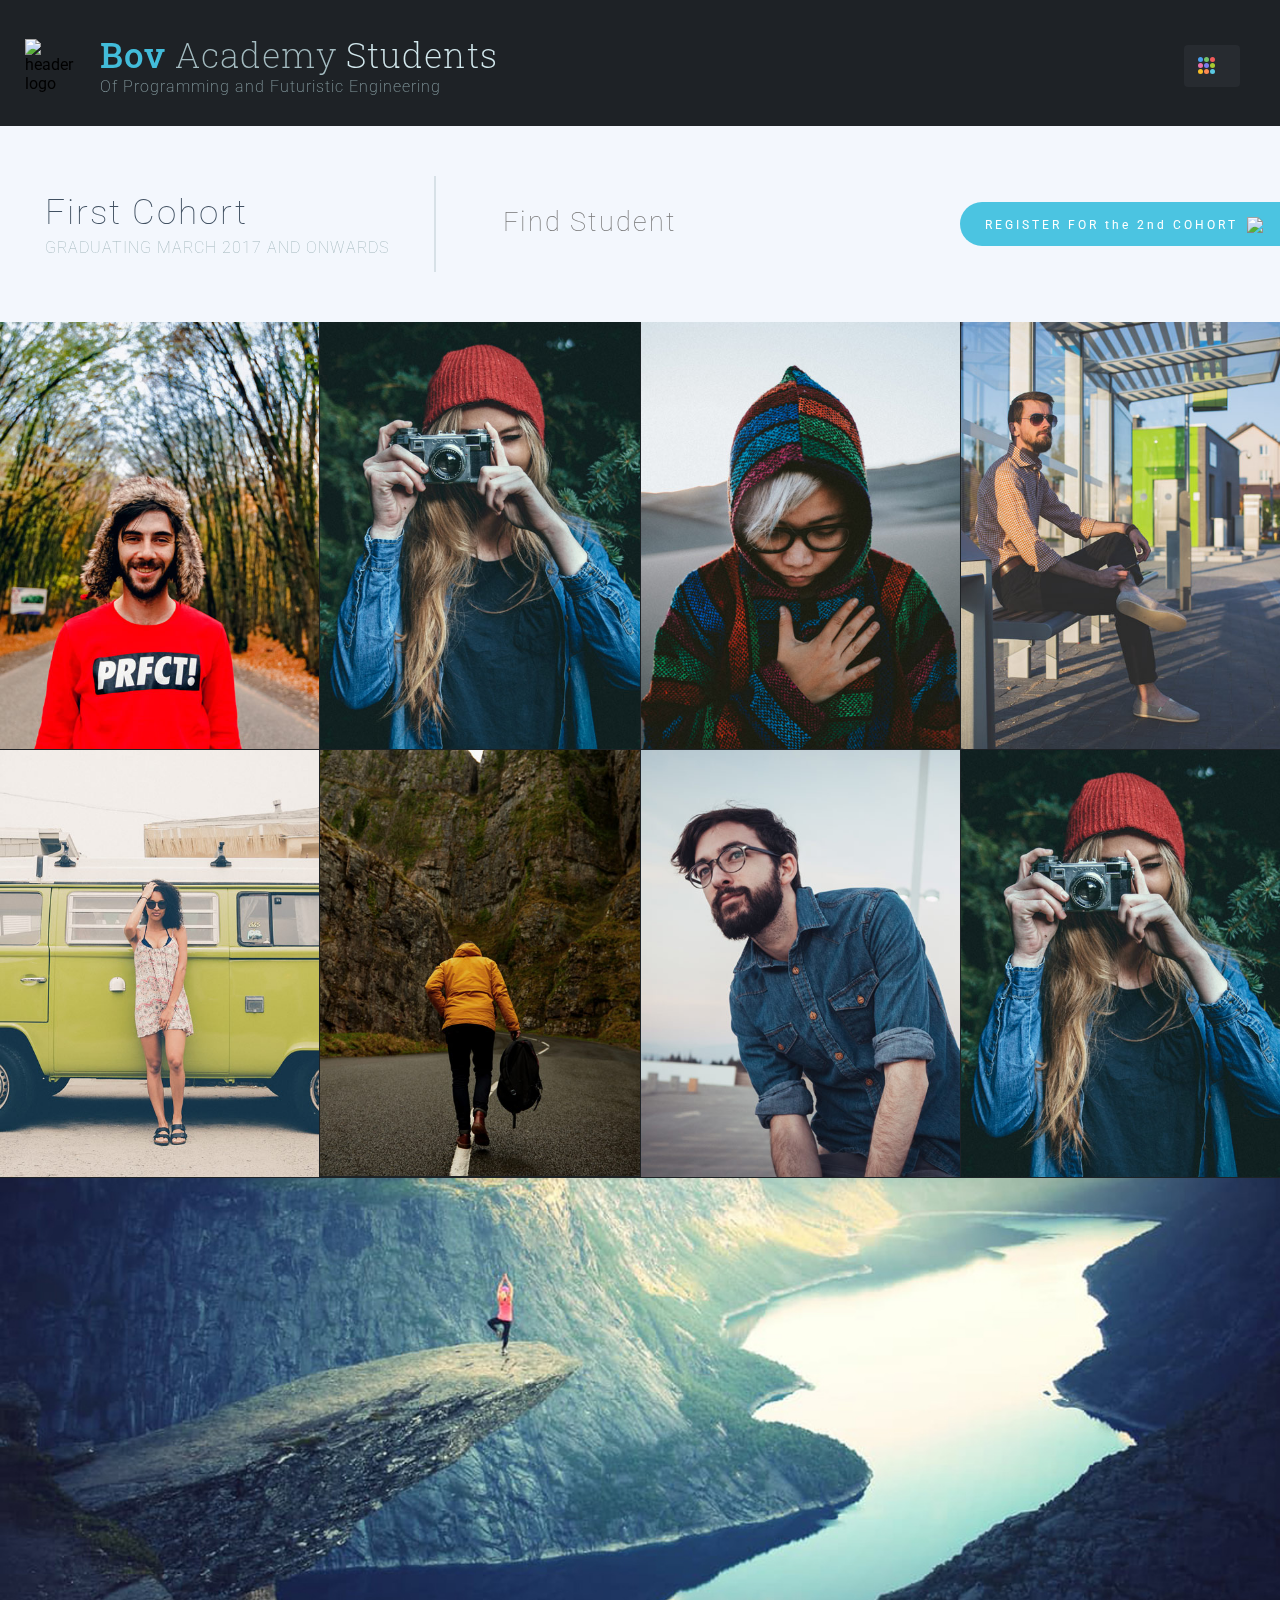
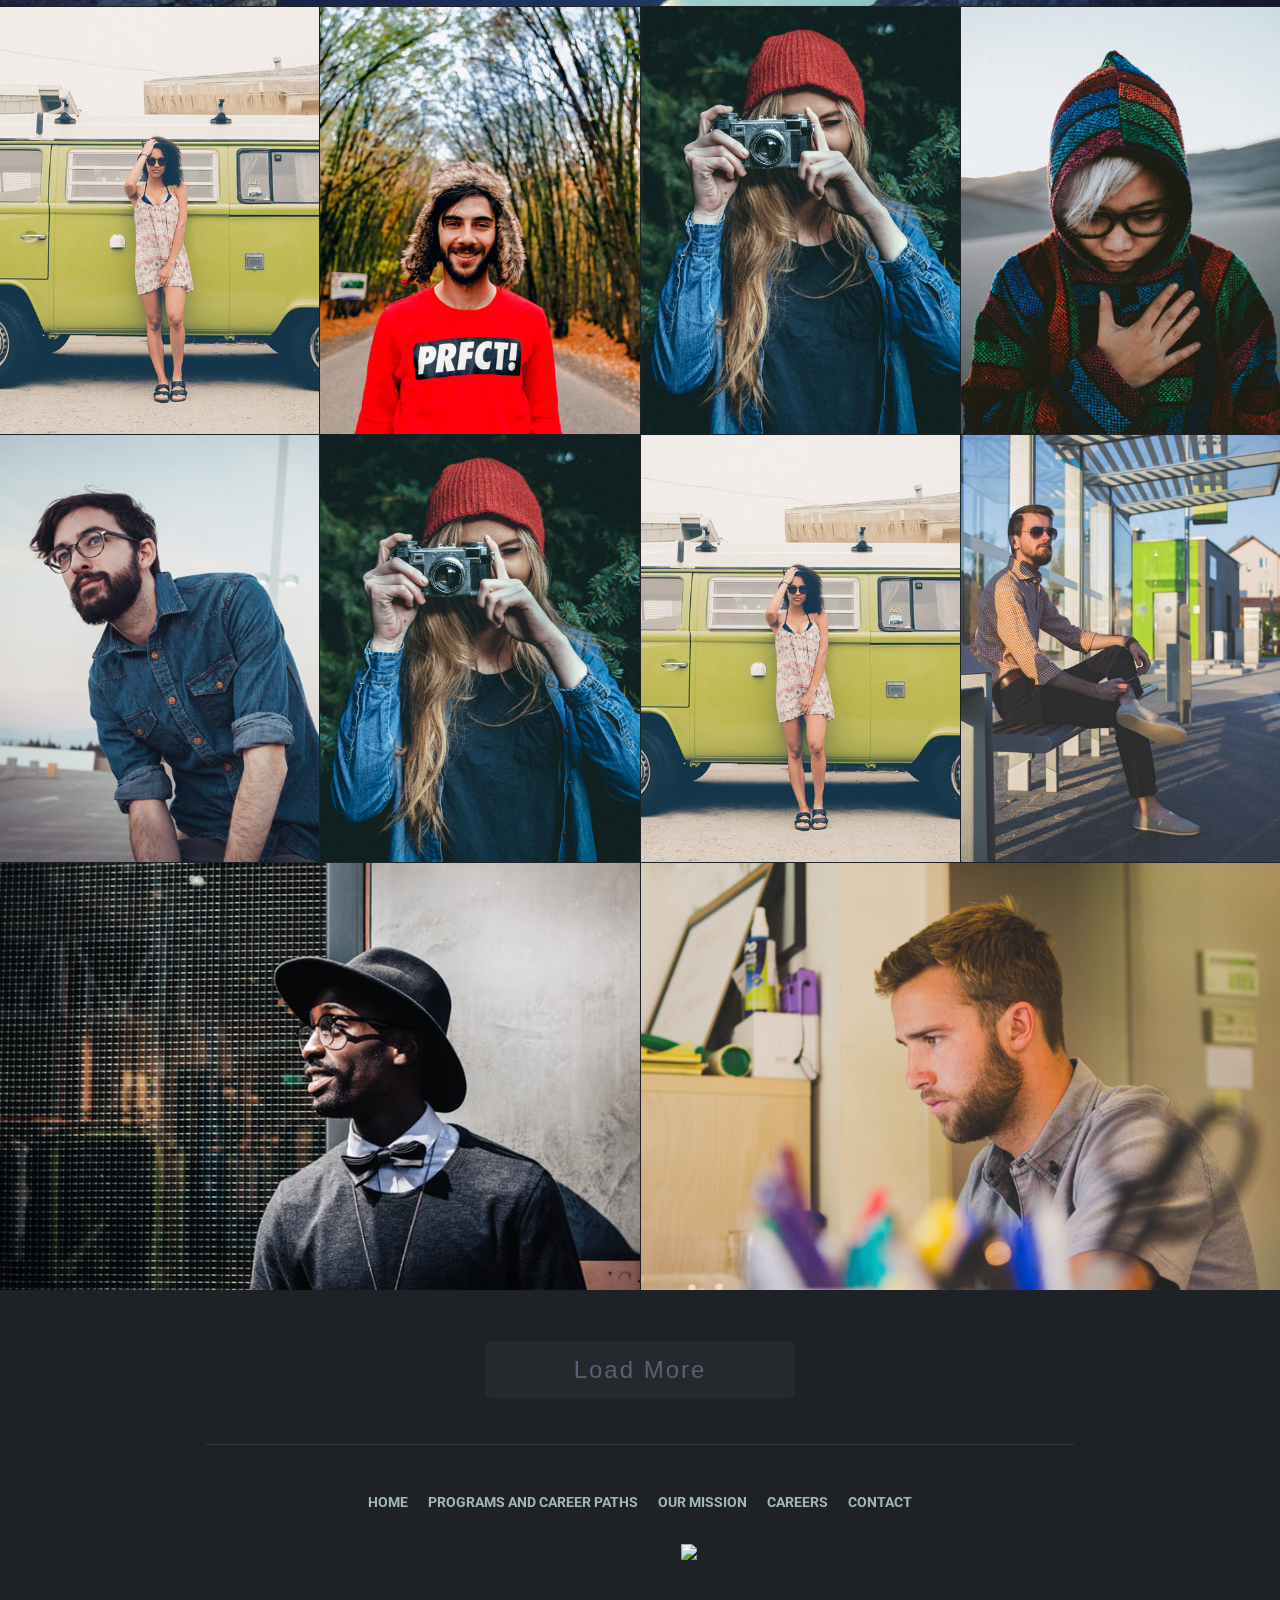
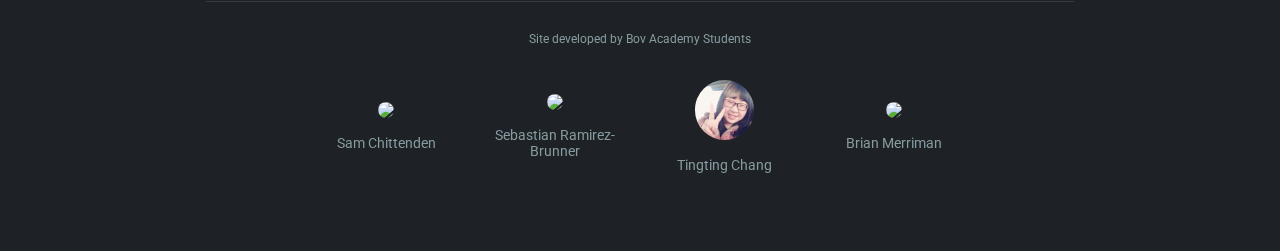
==== index.html @ fab33b1a "Merge branch 'sam_development' of https://github.com/sebastianrb/december-hackathon into sam_develop" ====
<!DOCTYPE html>
<html>

<head>
  <meta charset="utf-8">
  <title>Bov Academy</title>
  <meta name="viewport" content="width=device-width, initial-scale=1">
  <!-- STYLE -->
  <!-- <link rel="stylesheet" href="./animation.css"> -->
  <link rel="stylesheet" href="./styles/main.css">
  <link rel="stylesheet" href="./styles/modal.css">
  <!-- <link rel="stylesheet" href="./styles/intro_animation.css"> -->
  <link rel="stylesheet" href="./styles/modal-animation-class-toggles.css">
  <!-- FONTS -->
  <link href="https://fonts.googleapis.com/css?family=Roboto:300,400,700,900|Roboto+Slab:300" rel="stylesheet">
  <link href="https://fonts.googleapis.com/css?family=Source+Sans+Pro:200,400" rel="stylesheet">
  <link href="https://fonts.googleapis.com/icon?family=Material+Icons" rel="stylesheet">
  <!-- ICONS -->
  <script src="https://use.fontawesome.com/0b12db3902.js"></script>
  <!-- JAVASCRIPT -->
  <!-- <script src="'./js/intro_animation.js" type="text/javascript"></script> -->
</head>

<body>
  <header class="header load1">
    <!-- LOGO - NEED TO GROUP LOGO AND TITLE -->
    <img class="header__logo" src="./images/BovAcademy_logo_head_wider_stroke.png" alt="header logo" />
    <div href="#" class="header__title">
      <div class="header__title__main">
        <span class="header__title__main--bovBlue">Bov</span> Academy <span class="header__title__main--studentBlue">Students</span>
      </div>
      <div class="header__title__subtitle">
        Of Programming and Futuristic Engineering
      </div>
    </div>
    <!-- HEADER DROPDOWN NAV -->
    <nav class="header__dropdown-nav">
      <div class="circles">
        <div class="circle circle--1"></div>
        <div class="circle circle--2"></div>
        <div class="circle circle--3"></div>
        <div class="circle circle--4"></div>
        <div class="circle circle--5"></div>
        <div class="circle circle--6"></div>
        <div class="circle circle--7"></div>
        <div class="circle circle--8"></div>
        <div class="circle circle--9"></div>
      </div>
      <i class="fa fa-caret-down header__dropdown-nav__dropdown-arrow" aria-hidden="true"></i>
    </nav>
  </header>
  <main>
    <!-- MAIN HEADER -->
    <div class="main__header load2">
      <div class="main__header__title">
        <h3 class="main__header__title__main">First Cohort</h3>
        <div class="main__header__title__subtitle">
          <h4 class="main__header__title__subtitle__h3">Graduating March 2017 and Onwards</h4>
        </div>
      </div>
      <div class="main__header__search">
        <input class="main__header__search__input" placeholder="Find Student" type="text">
        <i class="fa fa-search fa-2x i__search_magnifying-glass" aria-hidden="true"></i>
      </div>
      <div class="main__header__registration">
        <a class="main__header__registration-button" href="#">
                        REGISTER FOR the 2nd COHORT <i><img src="images/right-arrow.svg" width="15px" style="vertical-align: middle; position: relative; top: -1px; left: 3px;"></i>


                    </a>
      </div>
    </div>
    <!-- image grid wrapper -->
    <div class="student-image-grid-wrapper">
      <!-- IMAGE GRID -->
      <div class="student-image-grid load3">
        <div class="student-image-grid__image-cont">
          <div class="student-image-grid__image-cont__picture">
            <img class="student-image-grid__image-cont__image" src="images/sized_placeholders/pic-1.jpg"></div>
        </div>
        <div class="student-image-grid__image-cont">
          <div class="student-image-grid__image-cont__picture">
            <img class="student-image-grid__image-cont__image" src="images/sized_placeholders/pic-2.jpg">
          </div>
        </div>
        <div class="student-image-grid__image-cont">
          <div class="student-image-grid__image-cont__picture">
            <img class="student-image-grid__image-cont__image" src="images/sized_placeholders/pic-3.jpg">
          </div>
        </div>
        <div class="student-image-grid__image-cont">
          <div class="student-image-grid__image-cont__picture">
            <img class="student-image-grid__image-cont__image" src="images/sized_placeholders/pic-4.jpg">
          </div>
        </div>
        <div class="student-image-grid__image-cont">
          <div class="student-image-grid__image-cont__picture">
            <img class="student-image-grid__image-cont__image" src="images/sized_placeholders/pic-5.jpg">
          </div>
        </div>
        <div class="student-image-grid__image-cont">
          <div class="student-image-grid__image-cont__picture">
            <img class="student-image-grid__image-cont__image" src="images/sized_placeholders/pic-6.jpg">
          </div>
        </div>
        <div class="student-image-grid__image-cont">
          <div class="student-image-grid__image-cont__picture">
            <img class="student-image-grid__image-cont__image" src="images/sized_placeholders/pic-7.jpg">
          </div>
        </div>
        <div class="student-image-grid__image-cont">
          <div class="student-image-grid__image-cont__picture">
            <img class="student-image-grid__image-cont__image" src="images/sized_placeholders/pic-2.jpg">
          </div>
        </div>
        <div class="student-image-grid__image-cont__full">
          <div class="student-image-grid__image-cont__picture">
            <img class="student-image-grid__image-cont__image" src="images/sized_placeholders/full-width.jpg">
          </div>
        </div>
        <div class="student-image-grid__image-cont">
          <div class="student-image-grid__image-cont__picture">
            <img class="student-image-grid__image-cont__image" src="images/sized_placeholders/pic-5.jpg">
          </div>
        </div>
        <div class="student-image-grid__image-cont">
          <div class="student-image-grid__image-cont__picture">
            <img class="student-image-grid__image-cont__image" src="images/sized_placeholders/pic-1.jpg">
          </div>
        </div>
        <div class="student-image-grid__image-cont">
          <div class="student-image-grid__image-cont__picture">
            <img class="student-image-grid__image-cont__image" src="images/sized_placeholders/pic-2.jpg">
          </div>
        </div>
        <div class="student-image-grid__image-cont">
          <div class="student-image-grid__image-cont__picture">
            <img class="student-image-grid__image-cont__image" src="images/sized_placeholders/pic-3.jpg">
          </div>
        </div>
        <div class="student-image-grid__image-cont">
          <div class="student-image-grid__image-cont__picture">
            <img class="student-image-grid__image-cont__image" src="images/sized_placeholders/pic-7.jpg">
          </div>
        </div>
        <div class="student-image-grid__image-cont">
          <div class="student-image-grid__image-cont__picture">
            <img class="student-image-grid__image-cont__image" src="images/sized_placeholders/pic-2.jpg">
          </div>
        </div>
        <div class="student-image-grid__image-cont">
          <div class="student-image-grid__image-cont__picture">
            <img class="student-image-grid__image-cont__image" src="images/sized_placeholders/pic-5.jpg">
          </div>
        </div>
        <div class="student-image-grid__image-cont">
          <div class="student-image-grid__image-cont__picture">
            <img class="student-image-grid__image-cont__image" src="images/sized_placeholders/pic-4.jpg">
          </div>
        </div>
        <div class="student-image-grid__image-cont__half">
          <div class="student-image-grid__image-cont__picture">
            <img class="student-image-grid__image-cont__image" src="images/sized_placeholders/half-1.jpg">
          </div>
        </div>
        <div class="student-image-grid__image-cont__half">
          <div class="student-image-grid__image-cont__picture">
            <img class="student-image-grid__image-cont__image" src="images/sized_placeholders/half-2.jpg">
          </div>
        </div>
      </div>
    </div>
    <!-- end image grid wrapper -->
    <!-- begin modal background cover div -->
    <div class="user-modal__background-cover">
      <a href="#"></a>
      <!-- begin modal -->
      <div class="user-modal__container">
      <!-- nav arrows for nav between modals -->
      <span class="intermodal__nav__target" id="intermodal--prev"></span>
      <span class="intermodal__nav__target" id="intermodal--next"></span>
      <!-- end nav arrows for nav between modals -->
        <div class="user-modal__photo-block">
          <img class="user-modal__photo-block__photo">
          </img>
          <div class="user-modal__photo-block__quote">
            <!-- user quote here -->
            <blockquote class="student-quote">
              <p>Life is like riding a bicycle. To keep your balance, you must keep moving. Life is like riding a bicycle. To keep your balance, you must keep moving.</p>
              <cite>&mdash; Albert Einstein</cite>
            </blockquote>
          </div>
        </div>
        <div class="user-modal__info-block">
          <div class="user-modal__info-block__header">
            <!-- contains user name, career path, evidential badge -->
            <div class="user-modal__info-block__header__text">
              <h1 class="student-name">Terri Gillian</h1>
              <h3 class="bio-info__subheader--header">Advanced Frontend Developer <span
            class="graduation-date">March 2017</span></h3>
              <h3 class="bio-info__subheader--header">Advanced Fullstack Developer <span class="graduation-date">Fall 2017</span></h3>
            </div>
            <figure class="user-modal__info-block__header__badge">
              <img src="BovAcademy_Students_Website_Assets/BovAcademy_EvidentialDegree_Emblem.png" alt="evidential degree emblem">
              <h2 class="degree-progress__badge">Degree in Progress </h2>
            </figure>
            <div class="user-modal__info-block__header__close-icon"><i class="material-icons">clear</i></div>
          </div>
          <div class="user-modal__info-block__main-content">
            <!-- main modal content in here: Profile, About, Career Path progress bars etc. -->
            <!-- begin bio info wrapper -->
            <div class="user-modal__info-block__main-content--bio-info-wrapper">
              <p class="student-bio-text">Lorem ipsum dolor sit amet, consectetur adipisicing elit. Accusamus laudantium, suscipit architecto fugiat officia eum assumenda, tempora, temporibus vitae molestiae expedita officiis neque consequatur. Quos voluptatibus quasi eveniet provident eaque.</p>
              <!-- <h2 class="bio-info__section-heading">Portfolio and Professional Profile</h2> -->
              <ul class="bio-info__list">
                <li>
                  <h3 class="bio-info__subheader--main">Portfolio</h3>
                  <a class="bio-info__link" href="#">http://terrigillian.com <i class="material-icons">open_in_new</i></a>
                </li>
                <li>
                  <h3 class="bio-info__subheader--main">Enlightenment Profile</h3>
                  <a class="bio-info__link" href="#">Link coming soon <i class="material-icons">open_in_new</i></a>
                </li>
              </ul>
            </div>
            <!-- end bio info wrapper -->
            <!-- begin carousel wrapper -->
            <div class="user-modal__info-block__main-content--carousel-wrapper">
              <!-- slide-1 -->
              <div class="user-modal__carousel__slide user-modal__carousel__slide--selected" id="carousel-slide-1">
                <h2 class="bio-info__section-heading">Career Path Progress</h2>
                <ul class="career-path__list">
                  <li>
                    <span class="career-path-info__span">Exceptional Domain Knowledge (Frontend Mastery)</span>
                    <span class="career-path-progress__span career-path-progress__span--green"><i class="material-icons">done</i></span>
                    <progress class="career-path-progress__span--100" max='100' value="100">
                    </progress>
                  </li>
                  <li>
                    <span class="career-path-info__span career-path-info__span--blue">Exceptional UI Development Skills</span>
                    <span class="career-path-progress__span career-path-progress__span--blue">20%</span>
                    <progress class="career-path-progress__span--20" max='100' value="20">
                    </progress>
                  </li>
                  <li>
                    <span class="career-path-info__span career-path-info__span--blue">Exceptional Problem-Solving and Programming Skills</span>
                    <span class="career-path-progress__span career-path-progress__span--blue">10%</span>
                    <progress class="career-path-progress__span--10" max='100' value="10">
                    </progress>
                  </li>
                  <li>
                    <span class="career-path-info__span career-path-info__span--blue">Outstanding Real-World Projects &amp; Published Articles</span>
                    <span class="career-path-progress__span career-path-progress__span--blue">10%</span>
                    <progress class="career-path-progress__span--10" max='100' value="10">
                    </progress>
                  </li>
                </ul>
                <span class="career-path-update__span">*Updated every two weeks</span>
              </div>
              <!-- end slide-1 div -->
              <!-- slide-2 -->
              <div class="user-modal__carousel__slide" id="carousel-slide-2">
                <h2 class="bio-info__section-heading">Published Articles</h2>
                <div class="published-articles__list--wrapper">
                  <ul class="published-articles__list">
                    <li class="published-articles__list--list-item">
                      <a class="bio-info__link" href="#"><h3 class="published-articles__title">1. JavaScript Arrays in Depth</h3></a>
                      <h4 class="published-articles__subheader">Author, December 2017, Bov Academy Blog</h4>
                    </li>
                    <li class="published-articles__list--list-item">
                      <a class="bio-info__link" href="#"><h3 class="published-articles__title">2. Understanding HTML Tables</h3></a>
                      <h4 class="published-articles__subheader">Author, December 2017, Bov Academy Blog</h4>
                    </li>
                    <li class="published-articles__list--list-item">
                      <a class="bio-info__link" href="#"><h3 class="published-articles__title">3. JavaScript Arrays in Depth</h3></a>
                      <h4 class="published-articles__subheader">Author, December 2017, Bov Academy Blog</h4>
                    </li>
                    <li class="published-articles__list--list-item">
                      <a class="bio-info__link" href="#"><h3 class="published-articles__title">4. Understanding HTML Tables</h3></a>
                      <h4 class="published-articles__subheader">Author, December 2017, Bov Academy Blog</h4>
                    </li>
                    <li class="published-articles__list--list-item">
                      <a class="bio-info__link" href="#"><h3 class="published-articles__title">5. JavaScript Arrays in Depth</h3></a>
                      <h4 class="published-articles__subheader">Author, December 2017, Bov Academy Blog</h4>
                    </li>
                    <li class="published-articles__list--list-item">
                      <a class="bio-info__link" href="#"><h3 class="published-articles__title">6. Understanding HTML Tables</h3></a>
                      <h4 class="published-articles__subheader">Author, December 2017, Bov Academy Blog</h4>
                    </li>
                    <li class="published-articles__list--list-item">
                      <a class="bio-info__link" href="#"><h3 class="published-articles__title">7. JavaScript Arrays in Depth</h3></a>
                      <h4 class="published-articles__subheader">Author, December 2017, Bov Academy Blog</h4>
                    </li>
                    <li class="published-articles__list--list-item">
                      <a class="bio-info__link" href="#"><h3 class="published-articles__title">8. Understanding HTML Tables</h3></a>
                      <h4 class="published-articles__subheader">Author, December 2017, Bov Academy Blog</h4>
                    </li>
                    <li class="published-articles__list--list-item">
                      <a class="bio-info__link" href="#"><h3 class="published-articles__title">9. JavaScript Arrays in Depth</h3></a>
                      <h4 class="published-articles__subheader">Author, December 2017, Bov Academy Blog</h4>
                    </li>
                    <li class="published-articles__list--list-item">
                      <a class="bio-info__link" href="#"><h3 class="published-articles__title">10. Understanding HTML Tables</h3></a>
                      <h4 class="published-articles__subheader">Author, December 2017, Bov Academy Blog</h4>
                    </li>
                  </ul>
                </div>
                <span class="career-path-update__span">*Updated every two weeks</span>
              </div>
              <!-- end slide-2 div -->
              <!-- slide-3 -->
              <div class="user-modal__carousel__slide" id="carousel-slide-3">
                <h2 class="bio-info__section-heading">Pinnacle Project</h2>
                <h3 class="pinnacle-project__description-header">Project Title</h3>
                <p class="pinnacle-description-text">Lorem ipsum dolor sit amet, consectetur adipisicing elit. Possimus assumenda ut laudantium, natus porro tenetur impedit reprehenderit consectetur facere maxime explicabo non ab cum minus quod. Officia, sapiente! Facilis, accusantium. Lorem ipsum dolor sit amet, consectetur adipisicing elit facere maxime explicabo non ab.</p>
                <p class="pinnacle-description-text"><span class="u__bold">Impact on Humanity:</span> Lorem ipsum dolor sit amet, consectetur adipisicing elit. Facilis aperiam ullam autem laudantium doloremque animi minus illum deserunt labore veniam.</p>
                <p class="pinnacle-description-text"><span class="u__bold">Launch Date:</span> Summer 2017</p>
                <a class="bio-info__link" href="#">http://terrigillian.com <i class="material-icons">open_in_new</i></a>
              </div>
              <!-- end slide-3 div -->
            </div>
            <!-- end carousel wrapper -->
            <!-- <span class="career-path-update__span">*Updated every two weeks</span> -->
            <div class="user-modal__carousel__nav__container">
              <ul class="user-modal__carousel__nav__buttons">
                <li class="modal__nav__button--active" id="carousel__nav-1">
                  <div class="user-modal__carousel__nav--tooltip"><span>Career Path Progress</span></div>
                </li>
                <li id="carousel__nav-2">
                  <div class="user-modal__carousel__nav--tooltip"><span>Published Articles</span></div>
                </li>
                <li id="carousel__nav-3">
                  <div class="user-modal__carousel__nav--tooltip"><span>Pinnacle Project</span></div>
                </li>
              </ul>
            </div>
          </div>
        </div>
      </div>
      <!-- end modal -->
    </div>
    <!-- end modal background div (wrapper) -->
  </main>
  <footer class="load4">
    <div class="load-more-container">
      <button class="load-more-container__button">Load More</button>
    </div>
    <!-- FOOTER NAV -->
    <nav class="footer__nav">
      <ul class="footer__nav__list">
        <li><a href="#" class="footer__nav___list__link">HOME</a></li>
        <li><a href="#" class="footer__nav___list__link">PROGRAMS AND CAREER PATHS</a></li>
        <li><a href="#" class="footer__nav___list__link">OUR MISSION</a></li>
        <li><a href="#" class="footer__nav___list__link">CAREERS</a></li>
        <li><a href="#" class="footer__nav___list__link">CONTACT</a></li>
      </ul>
      <!-- SOCIAL MEDIA LINKS -->
      <ul class="footer__nav__social-media">
        <li><i class="fa fa-twitter" aria-hidden="true"></i></li>
        <li><i class="fa fa-instagram" aria-hidden="true"></i></li>
        <li><i class="fa enlightenment" aria-hidden="true"><img src="./images/Enlightenment_temp_icon.png"></i></li>
      </ul>
    </nav>
    <!-- AUTHORS CONTAINER -->
    <div class="footer__authorsContainer">
      <div class="footer__authorsContainer-title">
        Site developed by Bov Academy Students
      </div>
      <div class="footer__authorsContainer-author">
        <ul class="footer__authorsContainer-list">
          <li>
            <a href="#"><img src="./images/sam.png" class="footer__authorsPic__author"></a>
            <p>Sam Chittenden</p>
          </li>
          <li>
            <a href="#"><img src="./images/sebastian.jpg" class="footer__authorsPic__author"></a>
            <p>Sebastian Ramirez-Brunner</p>
          </li>
          <li>
            <a href="#"><img src="./images/ttc.jpg" class="footer__authorsPic__author"></a>
            <p>Tingting Chang</p>
          </li>
          <li>
            <a href="#"><img src="./images/btm.jpg" class="footer__authorsPic__author"></a>
            <p>Brian Merriman</p>
          </li>
        </ul>
      </div>
    </div>
  </footer>
  <script src="https://cdnjs.cloudflare.com/ajax/libs/gsap/1.19.0/TweenMax.min.js"></script>
  <!-- <script src="js/modal.js"></script> -->
  <script src="js/alt_modal.js"></script>
  <script src="js/carousel_nav.js"></script>
  <script src="js/intermodal.js"></script>
  <!-- <script src="js/intro_animation.js"></script> -->
</body>

</html>
---- styles/main.css ----
* {
    box-sizing: border-box;
}

body {
    margin: 0;
    background: rgb(30, 34, 38);
    align-items: center;
    justify-content: center;
    font-family: "Roboto", Arial, sans-serif;
    max-width: 1443px;
    margin: 0 auto;
}


/* class to apply to body when modal is open to prevent scrolling in the background */

.disable-scroll {
    overflow: hidden;
}

header,
footer {
    background-color: rgb(30, 34, 38);
}


/**********/


/* HEADER */


/**********/

header {
    width: 100%;
    display: flex;
    /*padding: 15px 15px 23px;*/
    padding: 29px 15px 23px;
    align-items: center;
    -webkit-transition: all .4s;
    -moz-transition: all .4s;
    -o-transition: all .4s;
    -ms-transition: all .4s;
    transition: all .4s;
}

button:focus {
    outline: none;
}

.header__logo {
    width: 80px;
    padding: 10px;
}

.header__title {
    display: flex;
    flex-direction: column;
    align-items: left;
    justify-content: center;
    font-size: 35px;
    font-weight: 200;
    letter-spacing: 1px;
    margin-left: 5px;
}

.header__title__main {
    color: rgb(164, 188, 193);
    font-family: "Roboto Slab", Arial, sans-serif;
    margin-top: -5px;
}

.header__title__subtitle {
    font-size: 0.45em;
    color: rgb(134, 156, 161);
}

.header__title__main--bovBlue {
    color: #42bcda;
    font-weight: 500
}

.header__title__main--studentBlue {
    color: #d3e9ee;
}


/* HEADER__DROPDOWN-NAV */

.header__dropdown-nav {
    padding: 12px 14px;
    background-color: #272b30;
    border: #272b30;
    border-radius: 4px;
    margin-right: 2%;
    margin-left: auto;
    display: flex;
    align-items: center;
    cursor: pointer;
    -webkit-transition: all .3s;
    -moz-transition: all .3s;
    -o-transition: all .3s;
    -ms-transition: all .3s;
    transition: all .3s;
}

.header__dropdown-nav:hover {
    background-color: #3f444a;
}

.header__dropdown-nav__dropdown-arrow {
    color: #5c6168;
    cursor: pointer;
}

.circles {
    width: 23px;
    margin-right: 5px;
    overflow: auto;
}

.circle {
    float: left;
    width: 5px;
    height: 5px;
    border-radius: 50%;
    margin-right: 1px;
    margin-bottom: 1px;
}

.circle--1 {
    background-color: #489fef;
}

.circle--2 {
    background-color: #75c36a;
}

.circle--3 {
    background-color: #f15b5a;
}

.circle--4 {
    background-color: #ed72aa;
}

.circle--5 {
    background-color: #7b7def;
}

.circle--6 {
    background-color: #a7c931;
}

.circle--7 {
    background-color: #f7be26;
}

.circle--8 {
    background-color: #fc8850;
}

.circle--9 {
    background-color: #5ac9e3;
}


/********/


/* MAIN */


/********/

main {
    width: 100%;
}


/* MAIN_HEADER */

.main__header {
    display: flex;
    justify-content: flex-start;
    padding: 50px 0 50px 40px;
    overflow: auto;
    color: #a2b7bc;
    background-color: #f3f7fd;
    align-items: center;
}

.main__header__title {
    float: left;
    display: inline-block;
    border-right: 2px solid rgba(162, 183, 188, 0.35);
    padding: 15px 45px 15px 5px;
}

.main__header__title__main {
    margin: 0 0 5px 0;
    color: #415162;
    font-size: 2.2em;
    font-weight: lighter;
    letter-spacing: 2px;
}

.main__header__title__subtitle__h3 {
    text-transform: uppercase;
    letter-spacing: 1px;
}

.main__header__title__subtitle__p,
.main__header__title__subtitle__h3 {
    margin: 0;
    font-weight: lighter;
}

.i__search_magnifying-glass {
    margin: 0.5em 1em;
    order: 1;
    transition: color 0.2s ease;
}

.main__header__search {
    display: flex;
    /*margin-top: 1%;*/
    margin-right: 0;
    align-items: center;
}

.main__header__search__input {
    order: 2;
    outline: none;
    letter-spacing: 2px;
    padding: 15px 0px 15px 0px;
    margin-left: -15px;
    display: inline-block;
    font-family: 'Roboto';
    font-size: 1.3em;
    background-size: 25px;
    background-position: 5% 50%;
    border-radius: 4px;
    -webkit-transition: all .3s;
    -moz-transition: all .3s;
    -o-transition: all .3s;
    -ms-transition: all .3s;
    transition: all .3s;
    cursor: pointer;
    position: relative;
    font-weight: lighter;
    border: none;
    background-color: inherit;
    line-height: 0;
}


.main__header__search__input:focus + .i__search_magnifying-glass {
  color: #2a99ff;
}


.main__header__search__input::placeholder {
    font-size: 1.3em;
    letter-spacing: 2px;
    padding: 15px 10px 15px 50px;
    transition: all .3s;
    cursor: pointer;
    font-weight: lighter;
}

.main__header__search__input::after {
    /* change this to #44B7D7 */
    /*background-image: url(../images/magnifying-glass.svg);*/
    background-repeat: no-repeat;
    background-size: 25px;
    background-position: 5% 50%;
    border: none;
    width: 0;
    height: 4px;
    background: transparent;
    margin: 0 auto;
    display: block;
    -webkit-transition: width .4s linear, background-color .3s linear;
    -moz-transition: width .4s linear, background-color .3s linear;
    -o-transition: width .4s linear, background-color .3s linear;
    -ms-transition: width .4s linear, background-color .3s linear;
    transition: width .4s linear, background-color .3s linear;
    position: absolute;
    top: 95%;
    border-radius: 2%;
    left: 0;
}

.main__header__search__input:focus::-webkit-input-placeholder {
    color: transparent;
}

.main__header__search__input:focus:-moz-placeholder {
    color: transparent;
}


/* FF 4-18 */

.main__header__search__input:focus::-moz-placeholder {
    color: transparent;
}


/* FF 19+ */

.main__header__search__input:focus:-ms-input-placeholder {
    color: transparent;
}


/* IE 10+ */

.main__header__search__input:focus {
    outline: none;
}

.main__header__search__input:hover::after {
    width: 100%;
    background: #4bc4e1;
    -webkit-transition: all .4s;
    -moz-transition: all .4s;
    -o-transition: all .4s;
    -ms-transition: all .4s;
    transition: all .4s;
}

.main__header__registration {
    margin: 0;
    margin-left: auto;
}

.main__header__registration-button {
    background-color: #4bc4e1;
    text-decoration: none;
    color: white;
    letter-spacing: 3px;
    padding: 15px 20px 12px 25px;
    text-align: center;
    border-radius: 35px 0 0 35px;
    font-size: .78em;
    -webkit-transition: all .3s;
    -moz-transition: all .3s;
    -o-transition: all .3s;
    -ms-transition: all .3s;
    transition: all .3s;
    display: block;
}

.main__header__registration-button:hover {
    background-color: #a2b7bc;
}


/* STUDENT IMAGE GRID */

.student-image-grid-wrapper {
    overflow: hidden;
}

.student-image-grid {
    display: flex;
    flex-flow: row wrap;
    margin-right: -1px;
}

.student-image-grid__image-cont {
    flex: 1 1 calc(25% - 1px);
    position: relative;
    /* used to transform picture element on image click */
    -webkit-transition: all .3s;
    -moz-transition: all .3s;
    -o-transition: all .3s;
    -ms-transition: all .3s;
    transition: all .3s;
    cursor: pointer;
    margin-right: 1px;
    margin-bottom: 1px;
}

.student-image-grid__image-cont__full {
    flex: 1 1 100%;
    max-height: 482.5px;
    overflow-y: hidden;
    cursor: pointer;
    transition: all .3s;
    margin-bottom: 1px;
}

.student-image-grid__image-cont__half {
    flex: 1 1 calc(50% - 1px);
    max-height: 482.5px;
    overflow-y: hidden;
    cursor: pointer;
    transition: all .3s;
    margin-right: 1px;
    margin-bottom: 1px;
}

.student-image-grid__image-cont:hover,
.student-image-grid__image-cont__half:hover,
.student-image-grid__image-cont__full:hover {
    opacity: .7;
}

.student-image-grid__image-cont__image {
    width: 100%;
    height: auto;
}


/*.student-image-grid__image-cont__image:hover {
opacity: 0.7;
}*/


/* class to be applied to .student-image-grid__image-cont__image when clicked */


/*.student-image-grid__image-cont__image--active {
  width: auto;
  height: 100%;
  position: absolute;
  left: 0;
}*/


/*.student-image-grid__image-cont__image--active:hover {
  opacity: 1;
}*/


/* picture element containing student image */

.student-image-grid__image-cont__picture {
    display: flex;
    justify-content: center;
    align-items: center;
}


/* class to be applied to .student-image-grid__image-cont__picture when clicked */

.student-image-grid__image-cont__picture--active {
    /*position: fixed;*/
    top: 3em;
    left: 40%;
    z-index: 500;
    -webkit-transform: translateX(-50%);
    -moz-transform: translateX(-50%);
    -o-transform: translateX(-50%);
    -ms-transform: translateX(-50%);
    transform: translateX(-50%);
    width: 60em;
    height: 38.5em;
    -webkit-transition: all 0.5s;
    -moz-transition: all 0.5s;
    -o-transition: all 0.5s;
    -ms-transition: all 0.5s;
    transition: all 0.5s;
    /*animation: 1s moveToModal ease-out forwards;*/
}


/*-----------------------------------------------------
animations for transitions from image click to modal
------------------------------------------------------ */


/* animation for image scale and translation */

@keyframes moveToModal {
    0% {
        /*position: static;*/
        z-index: 500;
    }
    1% {
        /*position: fixed;*/
    }
    100% {
        top: 3em;
        left: 50%;
        -webkit-transform: translateX(-50%);
        -moz-transform: translateX(-50%);
        -o-transform: translateX(-50%);
        -ms-transform: translateX(-50%);
        transform: translateX(-50%);
        /*width: 60em;*/
        /*height: 38.5em;*/
    }
}

@keyframes scaleImage {
    0% {
        -webkit-transform: scale(0.5);
        -moz-transform: scale(0.5);
        -o-transform: scale(0.5);
        -ms-transform: scale(0.5);
        transform: scale(0.5);
        -webkit-transform-origin: center;
        -moz-transform-origin: center;
        -o-transform-origin: center;
        -ms-transform-origin: center;
        transform-origin: center;
    }
    100% {
        -webkit-transform: scale(1);
        -moz-transform: scale(1);
        -o-transform: scale(1);
        -ms-transform: scale(1);
        transform: scale(1);
    }
}


/**********/


/* FOOTER */


/**********/

footer {
    padding: 20px;
    width: 100%;
    color: #a2b7bc;
    padding: 20px 20px 40px;
}

button.load-more-container__button {
    /*background: #404b56;*/
    background: #25282d;
    border: none;
    padding: 15px;
    /*width: 20%;*/
    width: 25%;
    margin: 30px auto 40px;
    display: inherit;
    /*color: #a2b7bc;*/
    color: #566377;
    font-size: 1.5em;
    font-weight: lighter;
    ;
    letter-spacing: 2px;
    border-radius: 5px;
    cursor: pointer;
    -webkit-transition: all .3s;
    -moz-transition: all .3s;
    -o-transition: all .3s;
    -ms-transition: all .3s;
    transition: all .3s;
    min-width: 200px;
}

button.load-more-container__button:hover {
    background: #5e6e7d;
    color: #25282d;
}

.footer__nav {
    font-size: 13px;
    color: rgb(134, 156, 161);
    padding: 30px 0 15px;
    width: 70%;
    margin: 45px auto 0;
    border-top: 1px solid rgba(64, 75, 86, 0.6);
    font-weight: 800;
}

.footer__nav__list {
    font-size: 14px;
    display: flex;
    flex-flow: row wrap;
    align-items: center;
    justify-content: center;
    list-style: none;
    text-align: center;
    padding-left: 0;
}

nav a.footer__nav___list__link {
    color: #a2b7bc;
    -webkit-transition: all .2s;
    -moz-transition: all .2s;
    -o-transition: all .2s;
    -ms-transition: all .2s;
    transition: all .2s;
    font-weight: lighter;
    text-decoration: none;
}

.footer__nav___list__link:hover {
    color: #42bcda;
}

.footer__nav__list > li {
    display: block;
    margin: 5px 10px;
}

.footer__nav__social-media {
    display: flex;
    flex-flow: row wrap;
    align-items: center;
    justify-content: center;
    list-style: none;
    text-align: center;
    padding-left: 0;
}

.footer__nav__social-media > li {
    width: 1.4em;
    font-size: 1.6em;
    display: block;
    margin: 10px;
}

.footer__nav__social-media > li img {
    width: 70%;
    position: relative;
    top: 2px;
}

.footer__nav__social-media > li .fa-twitter:before,
.footer__nav__social-media > li .fa-instagram:before,
.footer__nav__social-media > li .fa.enlightenment {
    -webkit-transition: all .3s;
    -moz-transition: all .3s;
    -o-transition: all .3s;
    -ms-transition: all .3s;
    transition: all .3s;
    cursor: pointer;
}

.footer__nav__social-media > li:hover .fa-twitter:before,
.footer__nav__social-media > li:hover .fa-instagram:before,
.footer__nav__social-media > li:hover .fa.enlightenment {
    color: #42bcda;
}


/*.footer__authors__title{
text-align: center;
font-size: 14px;
margin-bottom: 20px;
}
.footer__authors__authorsContainer{
display: flex;
flex-flow: row wrap;
justify-content: center;
}

.footer__authors__authorsContainer__author{
display: inline-block;
margin: 15px;
cursor: pointer;
}

.footer__authors__authorsContainer__author > img{
width: 75px;
height: 75px;
border-radius: 100%;
margin: 10px auto;
display: block;
}

.footer__authors__authorsContainer__author > p {
font-size: 1.1em;
text-align: center;
margin: 0 auto;
font-weight: bolder;
display: block;
}*/

.footer__authorsContainer {
    font-size: 12px;
    color: rgb(134, 156, 161);
    padding: 25px 0 10px;
    width: 70%;
    margin: 0 auto;
    border-top: 1px solid rgba(64, 75, 86, 0.6);
}

.footer__authorsContainer-title {
    vertical-align: middle;
    flex-flow: row wrap;
    align-items: center;
    justify-content: center;
    list-style: none;
    text-align: center;
    padding-left: 0;
    margin: 5px;
}

.footer__authorsContainer-list {
    /*font-size: 13px;*/
    font-size: 14px;
    display: flex;
    flex-direction: row;
    align-items: center;
    justify-content: center;
    list-style: none;
    text-align: center;
    padding-left: 0;
}

.footer__authorsContainer-list > li {
    display: block;
    margin-top: 10px;
    width: 19.48%;
    min-width: 150px;
}

.footer__authorsPic__author {
    border-radius: 100%;
    width: 35%;
    position: relative;
    top: 10px;
    -webkit-transition: all .3s;
    -moz-transition: all .3s;
    -o-transition: all .3s;
    -ms-transition: all .3s;
    transition: all .3s;
}

.footer__authorsContainer-list > li:hover img,
.footer__authorsContainer-list > li:hover p {
    -webkit-transform: scale(1.2, 1.2);
    -moz-transform: scale(1.2, 1.2);
    -o-transform: scale(1.2, 1.2);
    -ms-transform: scale(1.2, 1.2);
    transform: scale(1.2, 1.2);
}

.footer__authorsContainer-list li > p {
    padding-top: 10px;
    -webkit-transition: all .3s;
    -moz-transition: all .3s;
    -o-transition: all .3s;
    -ms-transition: all .3s;
    transition: all .3s;
}


/*MEDIA QUERIES*/

@media only screen and (max-width: 1200px) {
    .student-image-grid__image-cont {
        flex: 0 0 50%;
    }
}

@media only screen and (max-width: 1050px) {
    .main__header {
        padding: 50px 40px;
    }
    .main__header__title__main {
        margin: 0 0 15px 0;
    }
    .main__header__title {
        float: left;
        display: inline-block;
        width: 55%;
        text-align: center;
    }
    .main__header__search {
        display: inline-block;
        margin: 1% auto 1%;
        width: 45%;
        text-align: center;
    }
    .main__header__search__input {
        margin: 10px 0;
        font-size: 1.8em;
    }
    .main__header__search__input::after {
        content: none;
    }
    .main__header__registration {
        display: inline-block;
        margin-top: 60px;
        margin-bottom: 15px;
        width: 100%;
        clear: both;
        text-align: center;
    }
    .main__header__registration-button {
        font-size: .9em;
        padding: 15px 23px 15px 20px;
        border-radius: 5px;
        width: 60%;
        margin: 0 auto;
    }
}

@media only screen and (max-width: 840px) {
    .main__header__search__input {
        margin: 25px 0 0;
        font-size: 1.8em;
    }
}

@media only screen and (max-width: 800px) {
    .main__header__search {
        padding-left: 25px;
    }
    .header__dropdown-nav:hover {
        background-color: transparent;
    }
}

@media only screen and (max-width: 700px) {
    .header__title {
        font-size: 2em;
    }
    .student-image-grid__image-cont {
        flex: 0 0 100%;
    }
    .footer__authorsContainer-list {
        flex-wrap: wrap;
        width: 100%;
    }
    .main__header {
        font-size: .9em;
    }
    .main__header__search__input {
        margin: 15px 0 0;
        font-size: 1.7em;
    }
    .main__header__registration-button {
        width: 75%;
    }
}

@media only screen and (max-width: 650px) {
    .header__title {
        font-size: 1.7em;
    }
    .fa-caret-down:before {
        display: none;
    }
    .header__dropdown-nav {
        background: transparent;
        border: none;
        margin-right: 0;
        margin-top: 10px;
    }
    .circles {
        width: 40px;
        margin-right: 0;
        overflow: auto;
    }
    .circle {
        float: none;
        border-radius: 0;
        width: 85%;
        height: 3px;
        margin-right: 1px;
        margin-bottom: 7px;
    }
    .circle--5,
    .circle--6,
    .circle--7,
    .circle--8,
    .circle--9 {
        display: none;
    }
}

@media only screen and (max-width: 570px) {
    .main__header {
        font-size: .8em;
        padding: 40px 30px;
    }
    .main__header__search__input {
        margin: 15px 0 0 10px;
    }
}

@media only screen and (max-width: 540px) {
    .circles {
        width: 35px;
    }
    .header__title {
        font-size: 1.5em;
    }
    .main__header {
        padding: 25px 30px;
    }
    .circle {
        height: 3px;
    }
    .circles {
        margin-right: -3px;
    }
    .header__logo {
        width: 70px;
    }
    .main__header__search__input {
        margin: 10px 0 0 10px;
    }
    .main__header__registration {
        margin-top: 45px;
    }
}

@media only screen and (max-width: 500px) {
    .main__header__title {
        padding: 20px 45px 15px 5px;
    }
    header {
        padding: 15px 8px 23px;
    }
}
---- styles/modal.css ----
*,
*:before,
*:after {
  box-sizing: border-box;
}


/* flex container for the user modal */

.user-modal__container {
  height: 51.625em;
  width: 75em;
  display: flex;
  flex-wrap: wrap;
  font-family: 'Roboto', sans-serif;
  position: absolute;
  top: 3em;
  left: 50%;
  -webkit-transform: translateX(-50%);
  -moz-transform: translateX(-50%);
  -o-transform: translateX(-50%);
  -ms-transform: translateX(-50%);
  transform: translateX(-50%);
  z-index: -500;
  opacity: 0;
  -webkit-transition: z-index 0s, opacity 1s;
  -moz-transition: z-index 0s, opacity 1s;
  -o-transition: z-index 0s, opacity 1s;
  -ms-transition: z-index 0s, opacity 1s;
  transition: z-index 0s, opacity 1s;
  margin-bottom: 2em;
}


/* class to be applied when modal is active (image is clicked) */

.user-modal__container--active {
  z-index: 500;
  opacity: 1;
}

/* modal navigation arrows */

.user-modal__container:before {
    content: "";
    width: 4em;
    height: 4em;
    position: absolute;
    border-top: solid 3px #394345;
    border-left: solid 3px #394345;
    border-radius: 2px 0 0 0;
    transform: rotate(-45deg) translateY(-50%);
    top: 50%;
    left: -3.25em;
    cursor: pointer;
}

.user-modal__container:after {
    content: "";
    width: 4em;
    height: 4em;
    position: absolute;
    border-top: solid 3px #394345;
    border-right: solid 3px #394345;
    border-radius: 2px 0 0 0;
    transform: rotate(45deg) translateY(-50%);
    top: 50%;
    right: -3.25em;
    cursor: pointer;
}

.intermodal__nav__target {
    display: inline-block;
    width: 4.5em;
    height: 7em;
    /*border: solid 1px red;*/
}

#intermodal--prev {
    position: absolute;
    top: 51.5%;
    transform: translateY(-52%);
    z-index: 550;
    left: -6em;
    cursor: pointer;
}

#intermodal--next {
    position: absolute;
    top: 51.5%;
    transform: translateY(-50%);
    z-index: 550;
    right: -6em;
    cursor: pointer;
}



/* photo and quote section containing block */

.user-modal__photo-block {
  height: 100%;
  width: 30em;
  display: flex;
  flex-direction: column;
  overflow: hidden;
}


/* user photo container */

.user-modal__photo-block__photo {
  height: 40.125em;
  object-fit: cover;
}


/* student photo img */

.student-photo {}


/* quote mark circle */

.user-modal__photo-block__quote:before {
  content: '\201D';
  font-family: 'Source Sans Pro';
  font-weight: 200;
  width: 3.563rem;
  height: 3.563rem;
  font-size: 4rem;
  text-align: center;
  padding-top: 0.3rem;
  border-radius: 50%;
  background-color: #91abba;
  color: #ffffff;
  position: absolute;
  top: -1.5rem;
  left: 50%;
  -webkit-transform: translateX(-50%);
  -moz-transform: translateX(-50%);
  -o-transform: translateX(-50%);
  -ms-transform: translateX(-50%);
  transform: translateX(-50%);
}


/* user quote container */

.user-modal__photo-block__quote {
  height: 11.500em;
  background-color: #dae4ea;
  position: relative;
  display: flex;
  justify-content: center;
  align-items: center;
  color: #61869b;
}


/* student quote blockquote */

.student-quote {
  margin: 0;
  width: 80%;
  font-family: 'Roboto';
  font-weight: 400;
}

.student-quote p {
  font-style: italic;
  font-size: 0.95em;
  line-height: 1.5;
  margin-top: 1em;
  margin-bottom: 1em;
}

.student-quote cite {
  font-style: normal;
  font-family: 'Roboto';
  font-weight: 400;
}


/* Bio info and career progress section containing block */

.user-modal__info-block {
  background: #fafdff;
  width: 45em;
  display: flex;
  flex-direction: column;
  color: rgb(79, 86, 95);
  overflow: hidden;
}


/* Bio info section header (user name, career path, evidential badge) */


/* ANIMATIN A */

.user-modal__info-block__header {
  position: relative;
  height: 11.2em;
  display: flex;
  border-bottom: solid 1px rgb(185, 194, 204);
}


/* Student name, career path, grad date container */

.user-modal__info-block__header__text {
  padding-left: 3em;
  flex: 2;
  display: flex;
  flex-direction: column;
  justify-content: center;
}


/* Evidential degree badge container */

.user-modal__info-block__header__badge {
  margin: 0;
  margin-right: 4.2em;
}


/* Evidential degree badge image */

.user-modal__info-block__header__badge img {
  height: 100%;
  width: auto;
  position: relative;
}


/* degree progress */

.degree-progress__badge {
  z-index: 50;
  position: absolute;
  bottom: 34%;
  right: 10.2%;
  padding: 3px 25px;
  font-size: 15px;
  color: #FFFFF7;
  background: #67BFD2;
  font-family: 'Roboto', sans-serif;
  border-radius: 20px;
  opacity: 1;
}


/* modal close icon box */

.user-modal__info-block__header__close-icon {
  width: 3.1em;
  height: 3.1em;
  position: absolute;
  background-color: #91abba;
  color: #ffffff;
  display: flex;
  justify-content: center;
  align-items: center;
  top: 0;
  right: 0;
  cursor: pointer;
}

.user-modal__info-block__header__close-icon i {
  font-size: 1.5em;
}


/* Student name h1 */

.student-name {
  font-weight: 400;
  margin-bottom: 0.25em;
  font-size: 2.75em;
}


/* Career path h3 */

.bio-info__subheader--header {
  text-transform: uppercase;
  font-size: 0.78em;
  letter-spacing: 0.156rem;
  color: rgb(185, 194, 204);
  margin-top: 0;
  margin-bottom: 1.25em;
}


/* graduation date p */

.graduation-date {
  text-transform: uppercase;
  font-weight: 200;
  margin-left: 0.55em;
}


/* Bio info main section container */

.user-modal__info-block__main-content {
  height: 40.425em;
  background: #ffffff;
  padding: 3em;
  display: flex;
  flex-direction: column;
}


/* bio info wrapper */

.user-modal__info-block__main-content--bio-info-wrapper {
  position: relative;
}


/* Bio info main section p style */


/* Pinnacle project p shares styles */

.student-bio-text,
.pinnacle-description-text {
  font-size: 0.95em;
  line-height: 1.55;
  color: rgb(79, 86, 95);
  margin: 0;
  margin-bottom: 1.6em;
}


/* bio info main section h3 */

.bio-info__subheader--main {
  text-transform: uppercase;
  font-size: 0.78em;
  letter-spacing: 0.156rem;
  color: rgb(185, 194, 204);
  margin-top: 0;
  margin-bottom: 0;
}


/* bio info h2 style */

.bio-info__section-heading {
  font-weight: 300;
  margin-bottom: 0;
  font-size: 1.73em;
  margin-top: 1.5rem;
  position: relative;
}


/* ------------------
 modal carousel
-------------------- */


/* carousel wrapper */

.user-modal__info-block__main-content--carousel-wrapper {
  margin-top: 1.25em;
  /*border: solid 1px red;*/
  min-height: 60%;
  position: relative;
}


/* carousel slide wrapper styles */

.user-modal__carousel__slide {
  position: absolute;
  top: 0;
  left: 0;
  opacity: 0;
  pointer-events: none;
  transition: opacity 0.3s ease;
  width: 100%;
  height: 100%;
  overflow-y: auto;
}


/* active slide in modal carousel */

.user-modal__carousel__slide--selected {
  opacity: 1;
  pointer-events: auto;
}

.user-modal__carousel__nav__container {
  /*border: solid 1px green;*/
  text-align: center;
  margin-top: 1em;
  position: relative;
}


  .career-path__list li {
    border: 1px solid #eee;
    position: relative;
    margin-top: 1.25em;
    color: rgb(185, 194, 204);
    border-radius: 3px;
    height: 2.688em;
    display: flex;
    justify-content: flex-end;
    align-items: center;
  }

.user-modal__carousel__nav__buttons {
  list-style-type: none;
  margin: 0;
  padding: 0;
}


.user-modal__carousel__nav__buttons li {
  display: inline-block;
  width: 1em;
  height: 1em;
  border-radius: 50%;
  border: solid 1px #acbac3;
  margin-right: 0.5em;
  position: relative;
  cursor: pointer;
  transition: all 0.3s ease;
}


  .career-path-info__span {
    display: block;
    padding-left: 0.625rem;
    font-size: 0.75em;
    margin-right: auto;
  }

.user-modal__carousel__nav__buttons li:hover,
.modal__nav__button--active {
  background-color: #acbac3;
}


.user-modal__carousel__nav--tooltip {
  min-width: 8em;
  position: absolute;
  z-index: 1;
  top: -2.55em;
  left: -2em;
  /*transform: translateX(-50%);*/
  padding: 0.25em;
  border: solid 1px #acbac3;
  border-radius: 3px;
  background-color: #fafdff;
  opacity: 0;
  pointer-events: none;
  transition: all 0.3s ease;
}

.user-modal__carousel__nav--tooltip:before {
  content: "";
  position: absolute;
  z-index: -1;
  width: 0.7em;
  height: 0.7em;
  background-color: #fafdff;
  border-right: solid 1px #acbac3;
  border-bottom: solid 1px #acbac3;
  border-radius: 0 0 3px 0;
  transform: rotate(45deg) translateX(-50%);
  bottom: -0.65em;
  left: 28.5%;
}

.user-modal__carousel__nav--tooltip > span {
  font-size: 0.7em;
}

.user-modal__carousel__nav__buttons li:hover .user-modal__carousel__nav--tooltip {
  opacity: 1;
}


/* bio info ul */

.bio-info__list {
  list-style-type: none;
  margin: 0;
  padding: 0;
}

.bio-info__list li {
  display: inline-block;
  margin-right: 3.3em;
}


/* modal career Path Progress */

.career-path__list {
  list-style: none;
  margin: 0;
  padding: 0;
  width: 24.375em;
}

.career-path__list li {
  border: 1px solid #eee;
  position: relative;
  margin-top: 1.25em;
  color: rgb(185, 194, 204);
  border-radius: 3px;
  height: 2.688em;
  display: flex;
  justify-content: space-between;
  align-items: center;
}

.career-path__list li:first-of-type {
  margin-top: 1em;
}

.career-path-info__span {
  display: block;
  padding-left: 0.625rem;
  font-size: 0.75em;
}

.career-path-progress__span {
  display: flex;
  justify-content: center;
  align-items: center;
  border-radius: 3px;
  text-align: center;
  color: #f5f5f5;
  /*padding: 8px 4px 4px 4px;*/
  margin-right: 2px;
  width: 2.188rem;
  height: 2.188rem;
  font-size: 0.813em;
}

.career-path-progress__span--green {
  background: #78f08e;
  border: #78f08e;
}

.career-path-progress__span--blue {
  background: #77cdef;
  border: #77cdef;
}

.career-path-info__span--green {
  border-bottom: 2px solid #78f08e;
}

.career-path-info__span--blue {
  /*border-bottom: 2px solid #77cdef;*/
}


/*.career-path-progress__span--20 {
    height: 2px;
    width: 100%;

  }*/


.career-path-progress__span--100 {
  width: 100%;
  height: 2px;
  background: #f5f5f5;
  border: none;
  color: #78f08e;
}


/* positioning for all progress bars */

[class^="career-path-progress__span--"] {
  position: absolute;
  bottom: -1px;
  left: 0;
}


  /*100% done progress bar*/

  progress.career-path-progress__span--100::-webkit-progress-value {
    background: #78f08e;
    border-color: #78f08e;
  }


    progress[class^="career-path-progress__span--"]::-moz-progress-bar {
    background-color: #77cdef;
    border-color: #77cdef;
  }

   progress.career-path-progress__span--100::-moz-progress-bar {
    background-color: #78f08e;
    border-color: #78f08e;
  }


/*100% done progress bar*/


  /*Chrome and Safari*/
  progress::-webkit-progress-bar {
    background: #f5f5f5;
    width: 100%;
    height: 2px;
  }
  progress::-webkit-progress-value {
    background: #77cdef;
  }

  progress::-moz-progress-bar {
    background-color: #77cdef;
    border-color: #77cdef;
  }

progress.career-path-progress__span--100::-webkit-progress-bar {
  background: #f5f5f5;
  width: 100%;
  height: 2px;
}

progress {
  width: 100%;
  height: 2px;
  background: #f5f5f5;
  border: none;
  color: #77cdef;
  margin-top: -5px;
}


/*Chrome and Safari*/

progress::-webkit-progress-bar {
  background: #f5f5f5;
  width: 100%;
  height: 2px;
}

progress::-webkit-progress-value {
  background: #77cdef;
}


/*Firefox*/

progress::-moz-progress-bar {
  background: #f5f5f5;
}

progress::-moz-progress-value {
  background: #77cdef;
}


/*IE10*/

progress {
  color: #77cdef;
}

.career-path-update__span {
  font-size: 0.688em;
  display: block;
  margin-top: 10px;
  position: relative;
  /*border: 1px solid green;*/
}

.career-path-page__div {
  overflow: auto;
  margin-right: 12%;
  margin-bottom: 1%;
}

.career-path-pages-circles {
  width: 15px;
  height: 15px;
  margin-right: 5px;
  background: #f5f5f5;
  border: 1px solid #eee;
  border-radius: 100%;
  float: right;
  margin-right: 8px;
  cursor: pointer;
  position: relative;
}

.career-path-pages-circles:hover {
  background: #888;
}

.career-path-pages-circle--2 span {
  border: 1px solid #eee;
  color: rgb(185, 194, 204);
  font-size: 10px;
  letter-spacing: 1px;
  height: 20px;
  line-height: 20px;
  position: relative;
  text-align: center;
  top: -30px;
  left: -20px;
  display: none;
  padding: 0 2px;
  background: #f8f8f8;
}

.career-path-pages-circle--2:hover span {
  display: block;
  z-index: 9;
}

.career-path-pages-circle--2 span:after {
  content: '';
  position: absolute;
  bottom: -10px;
  width: 10px;
  height: 10px;
  border-bottom: 1px solid #eee;
  border-right: 1px solid #eee;
  background: #f8f8f8;
}


/* bio info link styles */

.bio-info__link {
  text-decoration: none;
  color: rgb(119, 205, 239);
}

.bio-info__link:hover {
  color: rgb(185, 194, 204);
}

.bio-info__link i {
  font-size: 1.2em;
  transform: translateY(4px);
}


/*---------------------------------------
published articles list styles
----------------------------------------*/


/* published articles list wrapper*/

.published-articles__list--wrapper {
  overflow: scroll;
  max-height: 75%;
}


/* published articles ul */

.published-articles__list {
  margin: 0;
  padding: 0;
  list-style-type: none;
  display: flex;
  flex-wrap: wrap;
  font-size: 0.9em;
}


/* published articles list item */

.published-articles__list--list-item {
  width: 50%;
}


/* published articles title h3 */

.published-articles__title {
  margin-top: 1.2em;
  margin-bottom: 0.2em;
}


/* published articles subheader h4 */

.published-articles__subheader {
  font-size: 0.9em;
  padding-left: 1.5em;
  margin-top: 0;
  margin-bottom: 0;
  color: rgb(185, 194, 204);
}


/*---------------------------------------
pinnacle project styles
----------------------------------------*/

.pinnacle-description-text {
  margin-bottom: 0.9em;
}

.pinnacle-project__description-header {
  margin-bottom: 0;
}


/* modal background fade-in and cover div*/

.user-modal__background-cover {
  background: rgba(35, 35, 35, 0.99);
  width: 100%;
  height: 100%;
  z-index: -10;
  position: fixed;
  top: 0;
  left: 0;
  opacity: 0;
  overflow: scroll;
}

.user-modal__background-cover > a {
  width: 100%;
  height: 100%;
}

.user-modal__background-cover--active {
  z-index: 300;
  opacity: 1;
  height: 100%;
}


/*------------------------
utility classes
--------------------------*/

.u__bold {
  font-weight: 700;
}


/*MODAL MEDIA QUERIES*/

@media only screen and (max-width: 976px) {
  .user-modal__container,
  .student-image-grid__image-cont__picture--active {
    width: 98vw;
    height: 78vh;
  }
  .career-path__list {
    width: 100%;
  }
  .career-path__list li {
    margin-right: 0;
  }
  .user-modal__info-block__header__text {
    padding: 1.5em 1em 0 1.5em;
  }
  .bio-info__subheader {
    font-size: 0.4em;
  }
  .student-name {
    font-size: 1.5em;
  }
  .user-modal__info-block__main-content {
    overflow: auto;
  }
}

@media only screen and (max-width: 800px) {
  .user-modal__info-block__header__badge img {
    position: relative;
    right: 10px;
  }
  .user-modal__info-block__header__text {
    flex: 0 0 75%;
  }
  .user-modal__info-block {
    overflow-x: hidden;
  }
  .user-modal__info-block__header__badge {
    margin: 0;
    z-index: -1;
    position: absolute;
    right: -4em;
    top: 0.25em;
    opacity: 0.5;
  }
}

@media only screen and (max-width: 605px) {
  .user-modal__container,
  .student-image-grid__image-cont__picture--active {
    height: 85vh;
  }
  .user-modal__info-block__main-content {
    padding: 1em;
  }
  .user-modal__photo-block__photo {
    height: 73%;
  }
  .user-modal__photo-block__quote {
    height: 27%;
  }
}

@media only screen and (max-width: 500px) {
  .user-modal__container,
  .student-image-grid__image-cont__picture--active {
    height: 85vh;
  }
  .bio-info__section-heading {
    font-size: 1em;
  }
  .user-modal__photo-block__photo {
    height: 70%;
  }
  .user-modal__photo-block__quote {
    height: 30%;
  }
  .user-modal__info-block__header__badge {
    display: none;
  }
}
---- styles/intro_animation.css ----
body{
    opacity: 0;
}

.load1, .load2, .load3, .load4{
    opacity: 0;
}
---- styles/modal-animation-class-toggles.css ----
.hide_modal_items{
    top: -50px;
    opacity: 0;
}

.shrink_grid_images{
    transform: scale(0,0);
    z-index: -100;
    opacity: 0;
}

.user-modal__container--active {
  z-index: 500;
  opacity: 1;
}

.currentProfile_grid_image{
	opacity: 0;
	transform: scale(1,1);
}
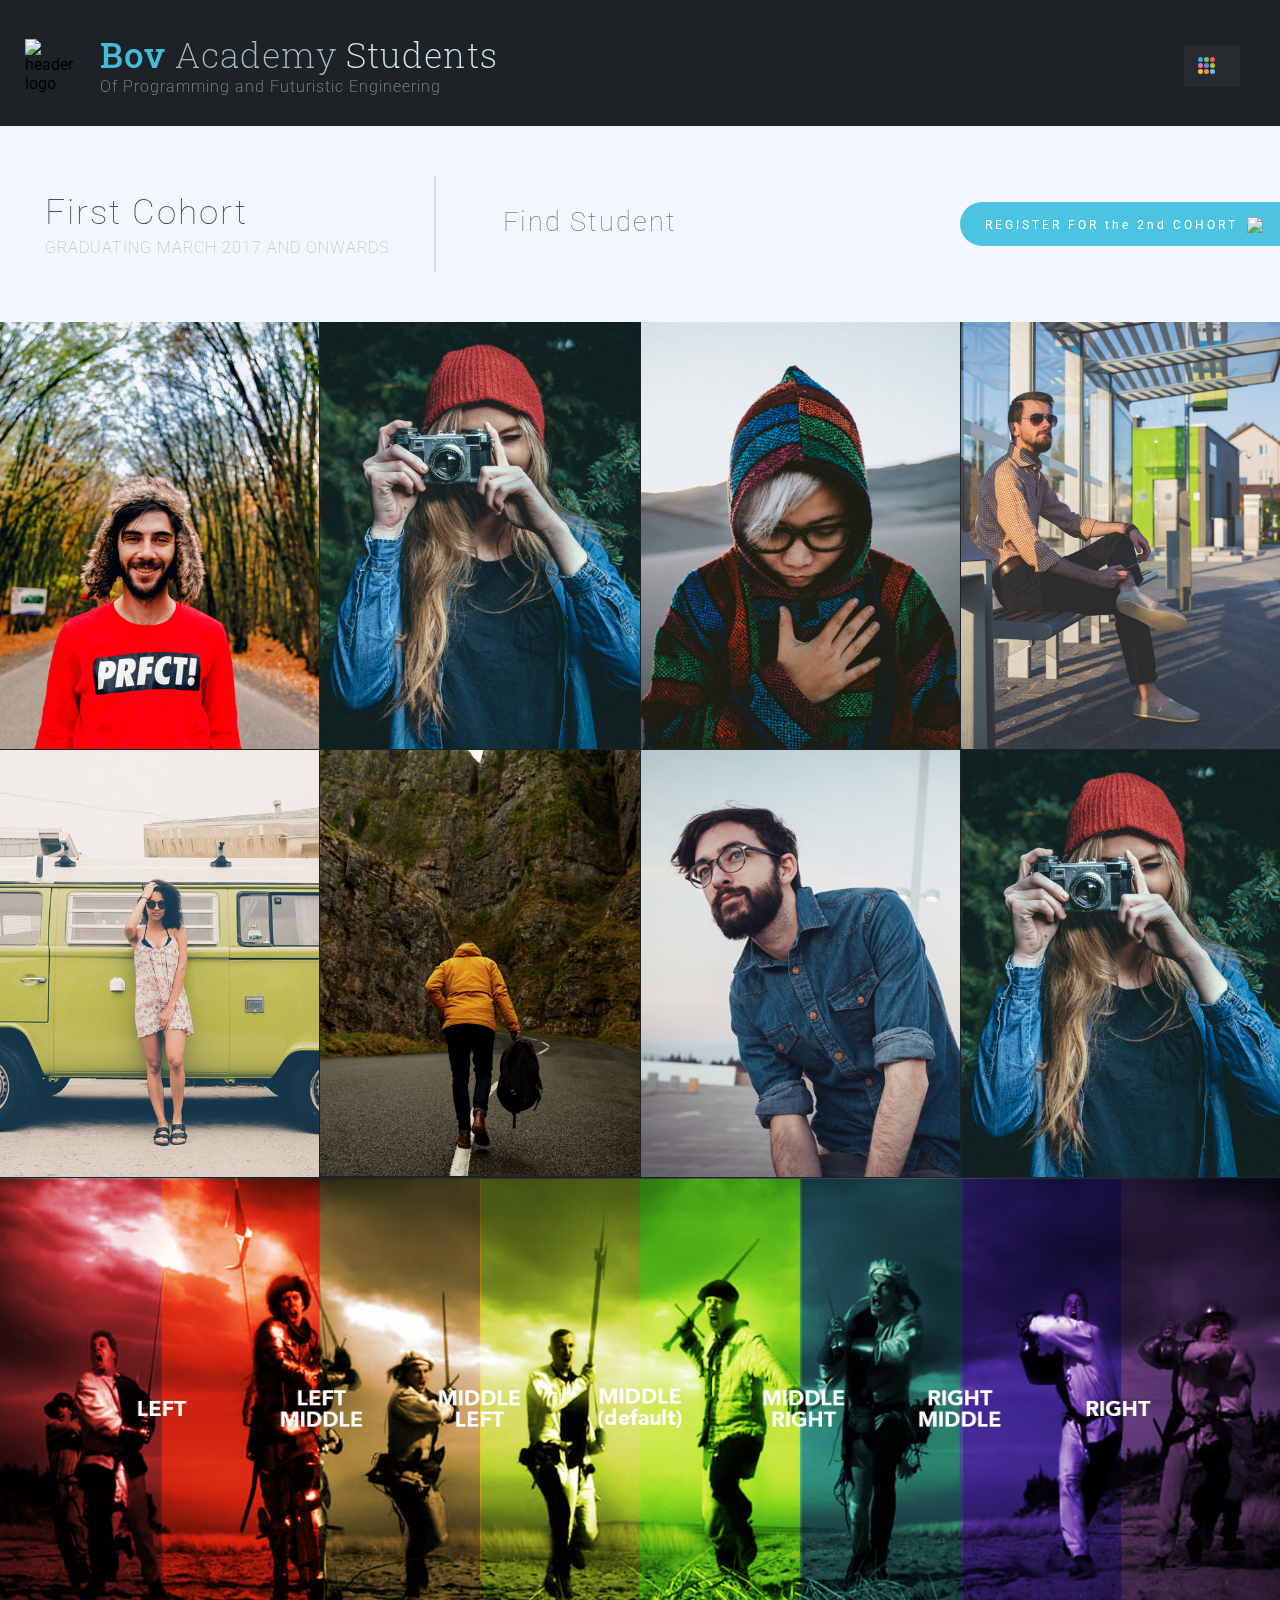
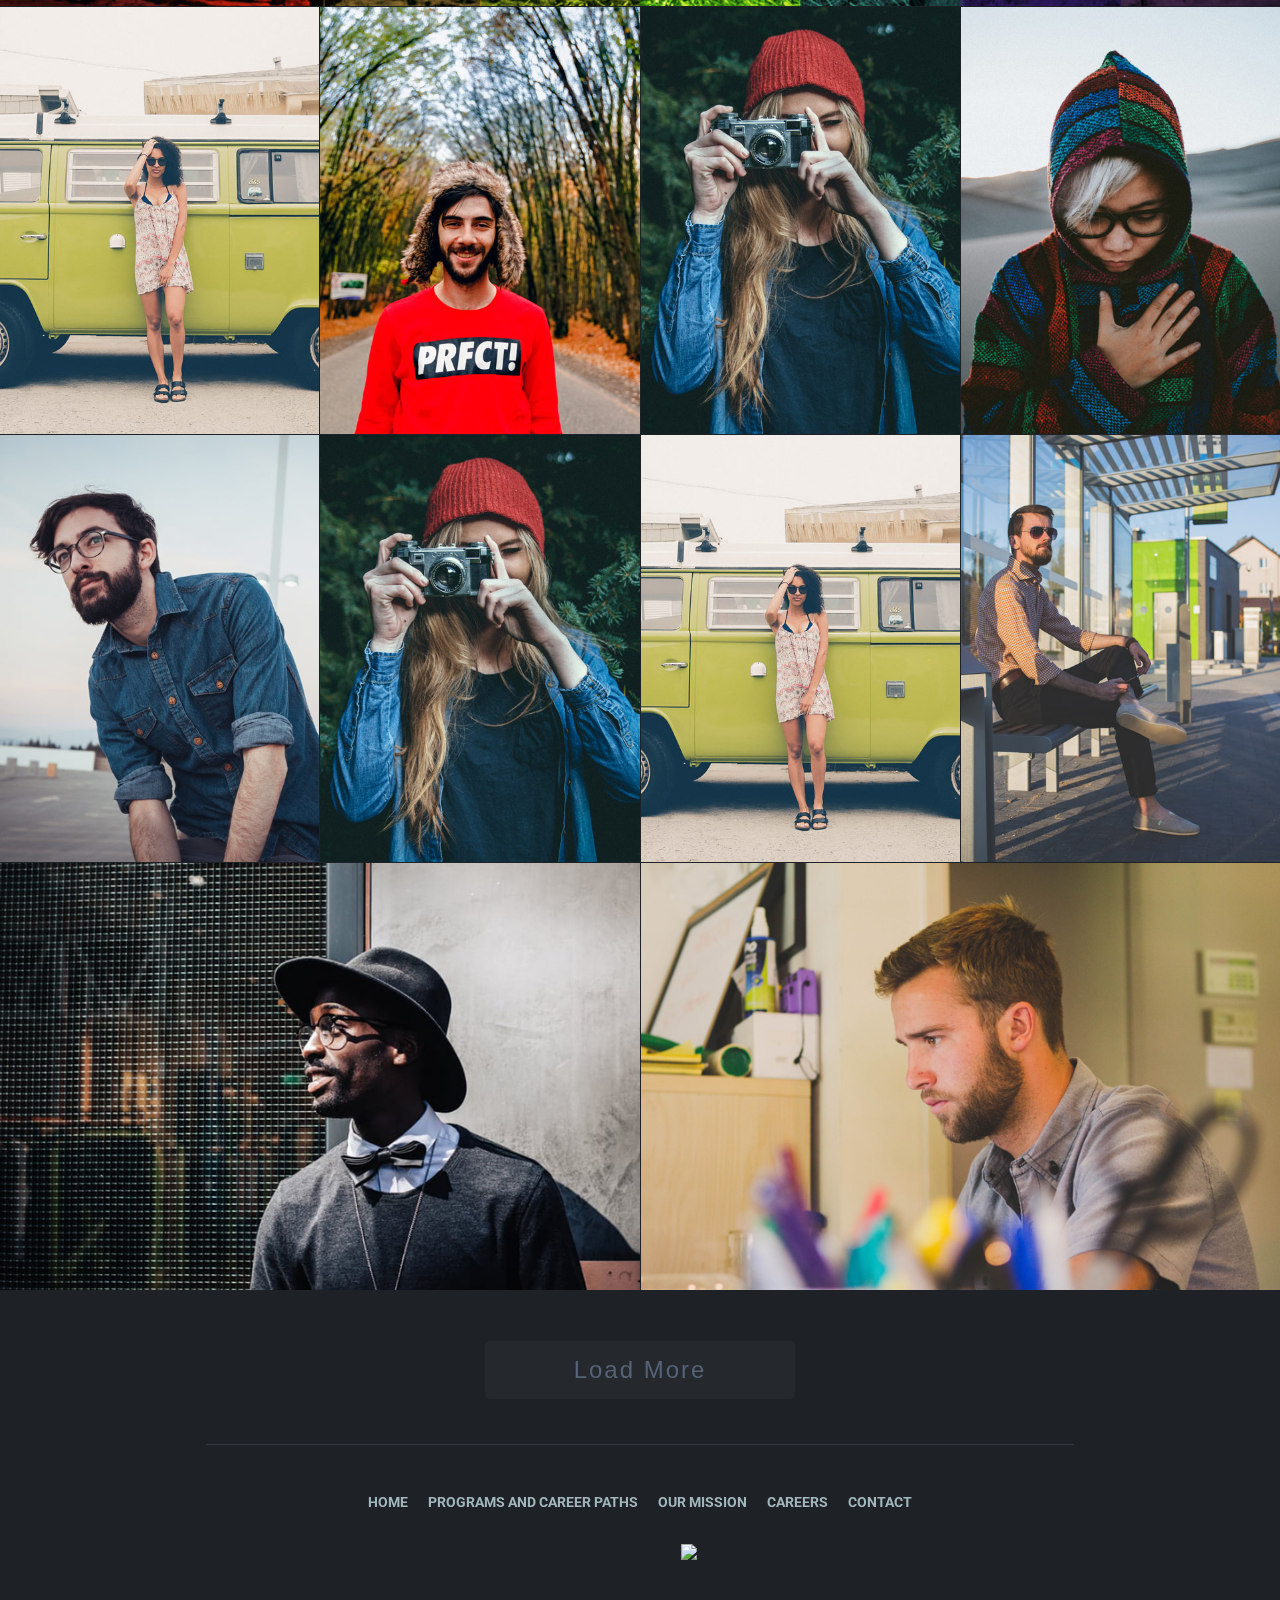
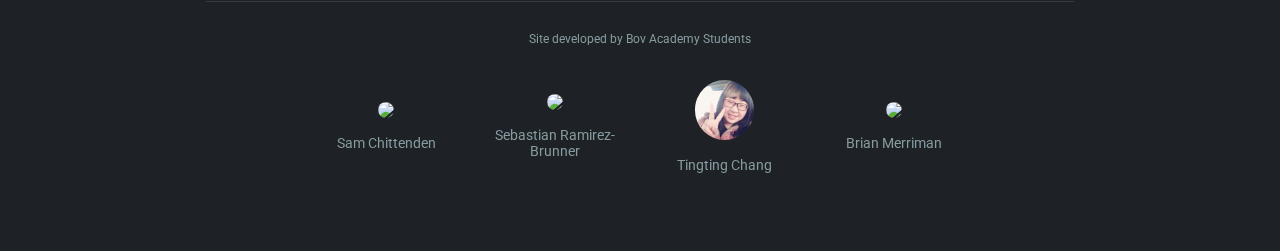
==== commit 28b7b748: "Experimenting with object-position property for full-width images" ====
--- a/index.html
+++ b/index.html
@@ -7,10 +7,11 @@
   <meta name="viewport" content="width=device-width, initial-scale=1">
   <!-- STYLE -->
   <!-- <link rel="stylesheet" href="./animation.css"> -->
-  <link rel="stylesheet" href="./styles/main.css">
-  <link rel="stylesheet" href="./styles/modal.css">
+  <link rel="stylesheet" href="styles/main.css">
+  <link rel="stylesheet" href="styles/modal.css">
   <!-- <link rel="stylesheet" href="./styles/intro_animation.css"> -->
-  <link rel="stylesheet" href="./styles/modal-animation-class-toggles.css">
+  <link rel="stylesheet" href="styles/modal-animation-class-toggles.css">
+  <link rel="stylesheet" href="styles/modal-cropping.css">
   <!-- FONTS -->
   <link href="https://fonts.googleapis.com/css?family=Roboto:300,400,700,900|Roboto+Slab:300" rel="stylesheet">
   <link href="https://fonts.googleapis.com/css?family=Source+Sans+Pro:200,400" rel="stylesheet">
@@ -115,7 +116,7 @@
         </div>
         <div class="student-image-grid__image-cont__full">
           <div class="student-image-grid__image-cont__picture">
-            <img class="student-image-grid__image-cont__image" src="images/sized_placeholders/full-width.jpg">
+            <img class="student-image-grid__image-cont__image" src="images/sized_placeholders/warriors-full.jpg">
           </div>
         </div>
         <div class="student-image-grid__image-cont">
@@ -389,8 +390,7 @@
     </div>
   </footer>
   <script src="https://cdnjs.cloudflare.com/ajax/libs/gsap/1.19.0/TweenMax.min.js"></script>
-  <!-- <script src="js/modal.js"></script> -->
-  <script src="js/alt_modal.js"></script>
+  <script src="js/modal.js"></script>
   <script src="js/carousel_nav.js"></script>
   <script src="js/intermodal.js"></script>
   <!-- <script src="js/intro_animation.js"></script> -->
--- a/styles/modal.css
+++ b/styles/modal.css
@@ -41,33 +41,51 @@
 
 /* modal navigation arrows */
 
-.user-modal__container:before {
+.user-modal__container::before,
+.user-modal__container::after {
+    z-index: 550;
+}
+
+
+.user-modal__container::before {
     content: "";
     width: 4em;
     height: 4em;
     position: absolute;
-    border-top: solid 3px #394345;
-    border-left: solid 3px #394345;
+    border-top: solid 3px #6e9198;
+    border-left: solid 3px #6e9198;
     border-radius: 2px 0 0 0;
     transform: rotate(-45deg) translateY(-50%);
     top: 50%;
     left: -3.25em;
     cursor: pointer;
-}
-
-.user-modal__container:after {
+    -webkit-transition: all .2s;
+    -moz-transition: all .2s;
+    -o-transition: all .2s;
+    -ms-transition: all .2s;
+    transition: all .2s;
+}
+
+
+.user-modal__container::after {
     content: "";
     width: 4em;
     height: 4em;
     position: absolute;
-    border-top: solid 3px #394345;
-    border-right: solid 3px #394345;
+    border-top: solid 3px #6e9198;
+    border-right: solid 3px #6e9198;
     border-radius: 2px 0 0 0;
     transform: rotate(45deg) translateY(-50%);
     top: 50%;
     right: -3.25em;
     cursor: pointer;
-}
+    -webkit-transition: all .2s;
+    -moz-transition: all .2s;
+    -o-transition: all .2s;
+    -ms-transition: all .2s;
+    transition: all .2s;
+}
+
 
 .intermodal__nav__target {
     display: inline-block;
@@ -80,7 +98,7 @@
     position: absolute;
     top: 51.5%;
     transform: translateY(-52%);
-    z-index: 550;
+    z-index: 560;
     left: -6em;
     cursor: pointer;
 }
@@ -89,12 +107,65 @@
     position: absolute;
     top: 51.5%;
     transform: translateY(-50%);
-    z-index: 550;
+    z-index: 560;
     right: -6em;
     cursor: pointer;
 }
 
-
+.intermodal__profile-preview {
+    position: absolute;
+    top: 45%;
+    background-color: rgba(30, 34, 38, 0.80);
+    border: 2px solid #1e2226;
+    color: white;
+    width: 30%;
+    min-width: 300px;
+    height: 100px;
+    display: flex;
+    flex-flow: row nowrap;
+    align-items: center;
+    justify-content: space-between;
+    z-index: 540;
+    -webkit-transition: all .4s;
+    -moz-transition: all .4s;
+    -o-transition: all .4s;
+    -ms-transition: all .4s;
+    transition: all .4s;
+}
+
+.intermodal__profile-preview--prev {
+    left: 0;
+    padding-left: 105px;
+    transform: translateX(-132%);
+}
+
+.intermodal__profile-preview--prev--active {
+    left: 0;
+    padding-left: 105px;
+    transform: translateX(-20%);
+}
+
+.intermodal__profile-preview--next {
+    right: 0;
+    padding-right: 105px;
+    transform: translateX(132%);
+}
+
+.intermodal__profile-preview--next--active {
+    right: 0;
+    padding-right: 105px;
+    transform: translateX(20%);
+}
+
+p[class^="intermodal__profile-preview"] {
+    font-size: 1.2em;
+}
+
+img[class^="intermodal__profile-preview"] {
+    object-fit: cover;
+    height: 100%;
+    width: 35%;
+}
 
 /* photo and quote section containing block */
 
@@ -155,6 +226,7 @@
   justify-content: center;
   align-items: center;
   color: #61869b;
+  z-index: 501;
 }
 
 
@@ -823,7 +895,7 @@
 /* modal background fade-in and cover div*/
 
 .user-modal__background-cover {
-  background: rgba(35, 35, 35, 0.99);
+  background: #1e2226;
   width: 100%;
   height: 100%;
   z-index: -10;
@@ -832,6 +904,7 @@
   left: 0;
   opacity: 0;
   overflow: scroll;
+  overflow-x: hidden;
 }
 
 .user-modal__background-cover > a {
--- a/styles/modal-cropping.css
+++ b/styles/modal-cropping.css
@@ -0,0 +1,34 @@
+/*left*/
+.u__modal-crop__left {
+object-position: left;
+}
+
+/*left-middle*/
+.u__modal-crop__left-middle {
+object-position: -240px;
+}
+
+/* middle-left */
+.u__modal-crop__middle-left {
+object-position: -480px;
+}
+
+/* middle (default position) */
+/*.u__modal-crop__middle {
+object-position: -720px
+}*/
+
+/* middle-right */
+.u__modal-crop__middle-right {
+object-position: -960px;
+}
+
+/* right-middle */
+.u__modal-crop__right-middle {
+object-position: -1200px;
+}
+
+/*right*/
+.u__modal-crop__right {
+object-position: right;
+}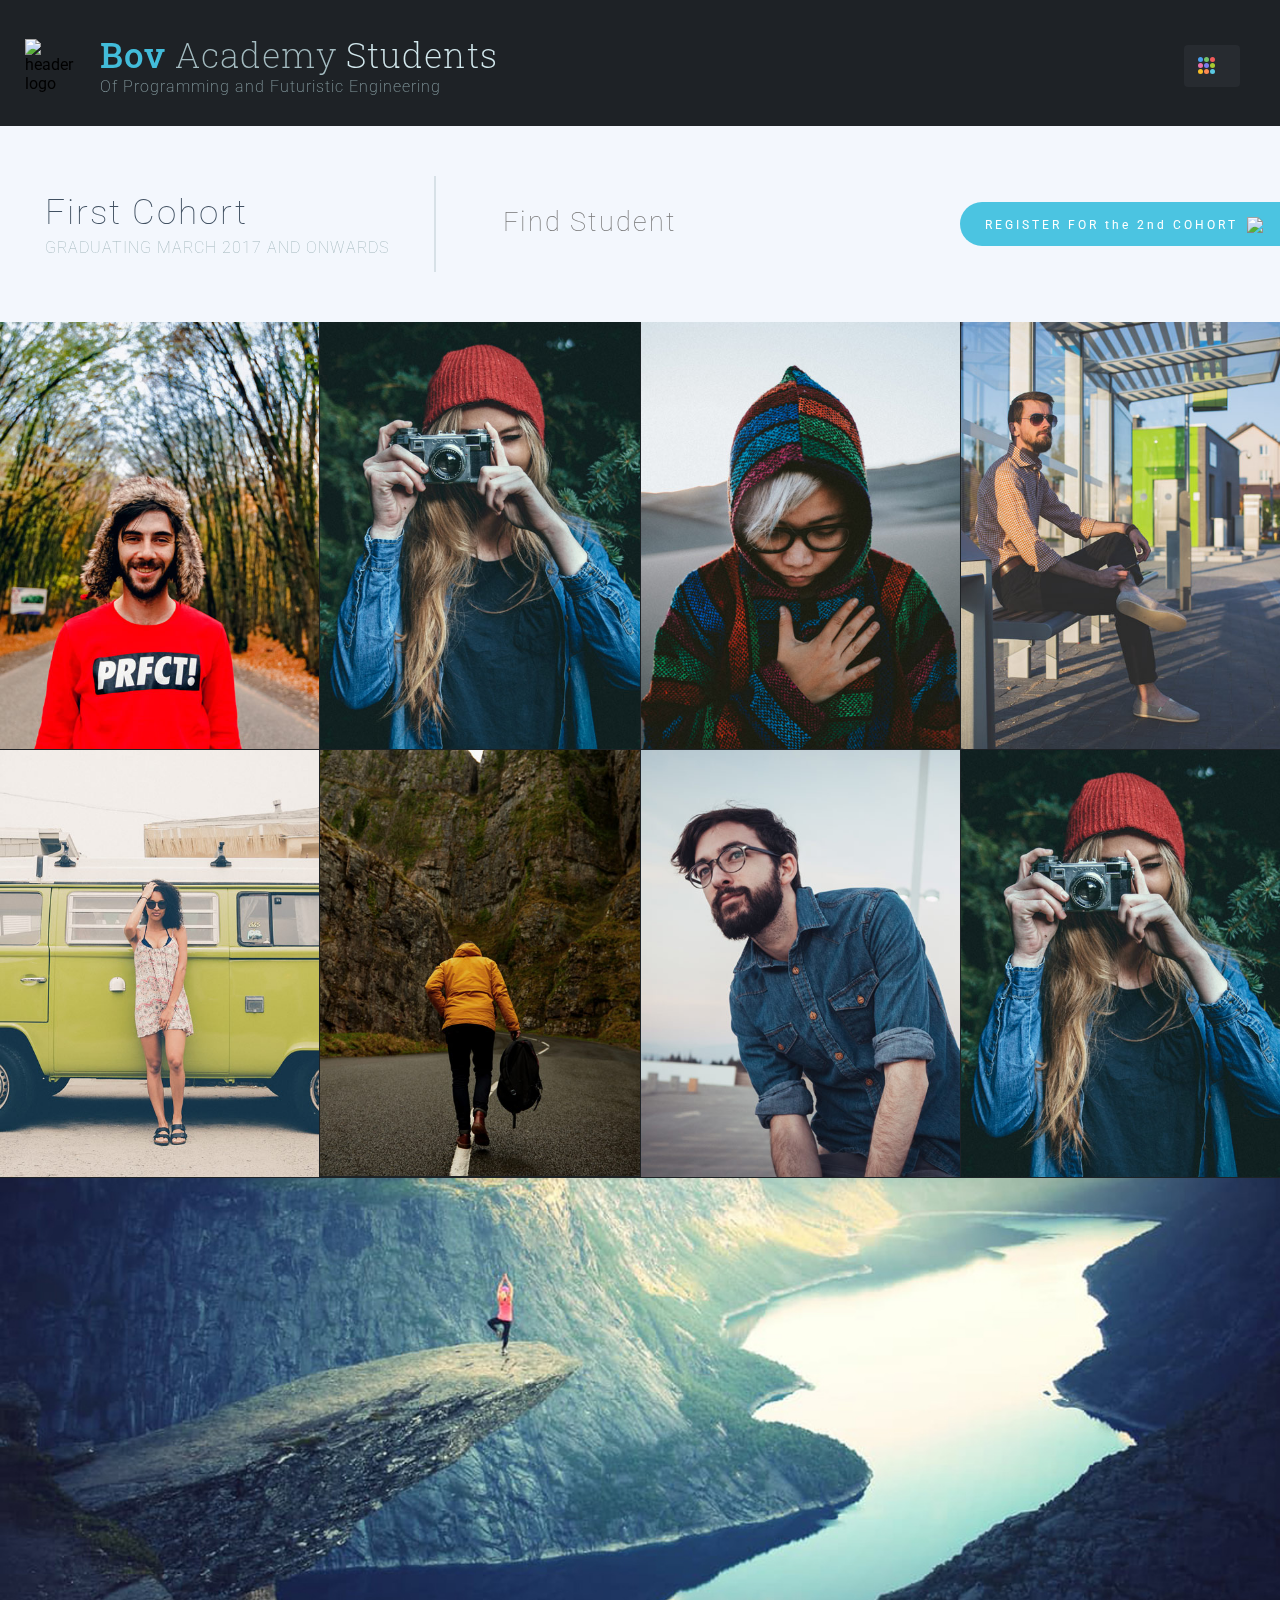
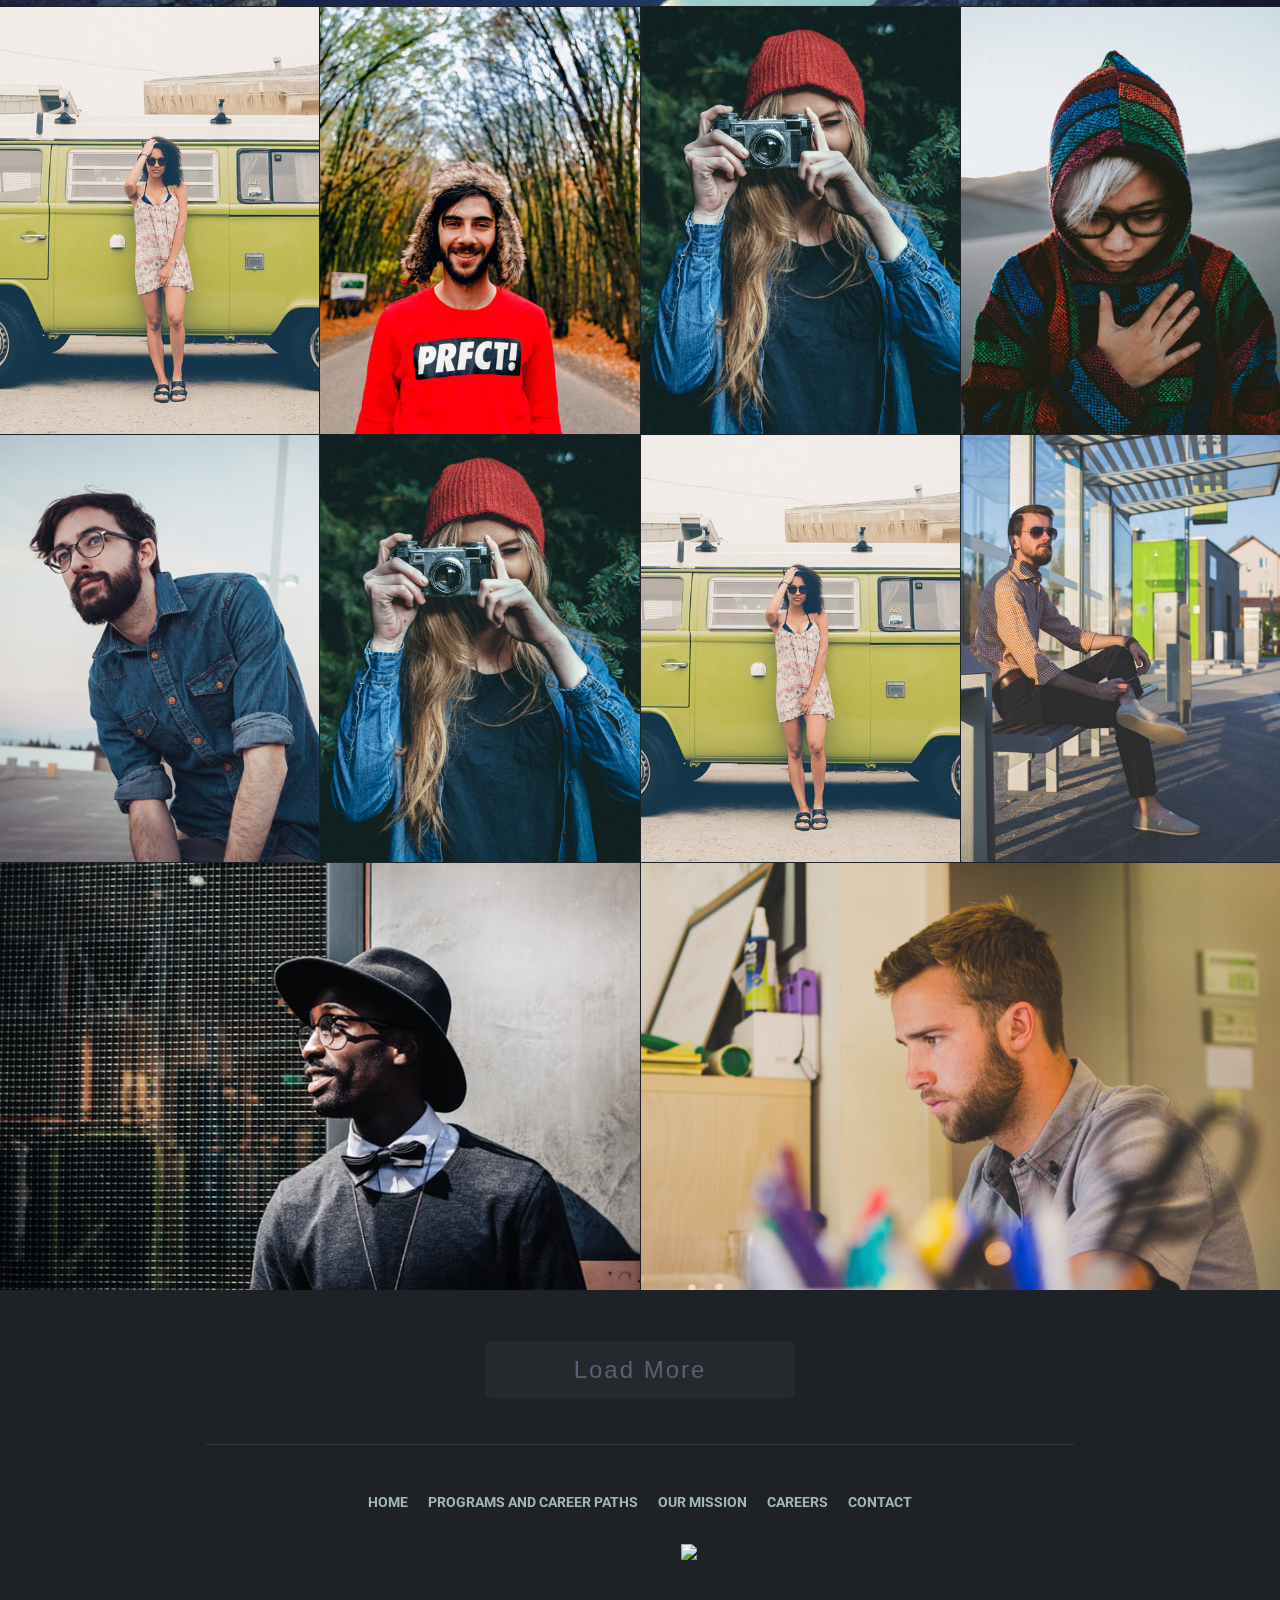
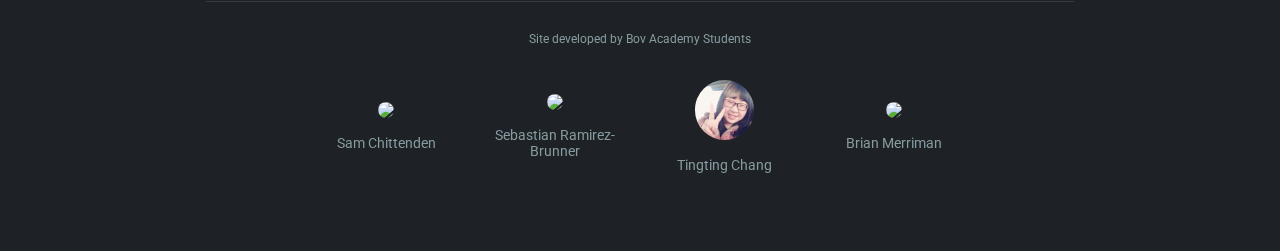
==== commit 2740586c: "Updated modal photo transition when navigating between modals" ====
--- a/index.html
+++ b/index.html
@@ -64,11 +64,7 @@
         <i class="fa fa-search fa-2x i__search_magnifying-glass" aria-hidden="true"></i>
       </div>
       <div class="main__header__registration">
-        <a class="main__header__registration-button" href="#">
-                        REGISTER FOR the 2nd COHORT <i><img src="images/right-arrow.svg" width="15px" style="vertical-align: middle; position: relative; top: -1px; left: 3px;"></i>
-
-
-                    </a>
+        <a class="main__header__registration-button" href="#">REGISTER FOR the 2nd COHORT <img src="images/right-arrow.svg"></a>
       </div>
     </div>
     <!-- image grid wrapper -->
@@ -116,7 +112,7 @@
         </div>
         <div class="student-image-grid__image-cont__full">
           <div class="student-image-grid__image-cont__picture">
-            <img class="student-image-grid__image-cont__image" src="images/sized_placeholders/warriors-full.jpg">
+            <img class="student-image-grid__image-cont__image" src="images/sized_placeholders/full-width.jpg">
           </div>
         </div>
         <div class="student-image-grid__image-cont">
@@ -179,7 +175,16 @@
       <div class="user-modal__container">
       <!-- nav arrows for nav between modals -->
       <span class="intermodal__nav__target" id="intermodal--prev"></span>
+      <!-- preview panel -->
+      <div class="intermodal__profile-preview intermodal__profile-preview--prev">
+        <p class="intermodal__profile-preview--prev__name">Terri Gillian</p>
+        <img src="#" alt="previous student" class="intermodal__profile-preview--prev__image">
+      </div>
       <span class="intermodal__nav__target" id="intermodal--next"></span>
+      <div class="intermodal__profile-preview intermodal__profile-preview--next">
+        <img src="#" alt="next student" class="intermodal__profile-preview--next__image">
+        <p class="intermodal__profile-preview--next__name">Terri Gillian</p>
+      </div>
       <!-- end nav arrows for nav between modals -->
         <div class="user-modal__photo-block">
           <img class="user-modal__photo-block__photo">
--- a/styles/main.css
+++ b/styles/main.css
@@ -258,7 +258,7 @@
 
 
 .main__header__search__input:focus + .i__search_magnifying-glass {
-  color: #2a99ff;
+  color: #44B7D7;
 }
 
 
@@ -359,6 +359,13 @@
     background-color: #a2b7bc;
 }
 
+.main__header__registration-button img {
+     width: 15px;
+     vertical-align: middle;
+     position: relative;
+     top: -1px;
+     left: 3px;"
+}
 
 /* STUDENT IMAGE GRID */
 
--- a/styles/modal.css
+++ b/styles/modal.css
@@ -126,11 +126,12 @@
     align-items: center;
     justify-content: space-between;
     z-index: 540;
-    -webkit-transition: all .4s;
-    -moz-transition: all .4s;
-    -o-transition: all .4s;
-    -ms-transition: all .4s;
-    transition: all .4s;
+    -webkit-transition: all .45s;
+    -moz-transition: all .45s;
+    -o-transition: all .45s;
+    -ms-transition: all .45s;
+    transition: all .45s;
+    opacity: 0;
 }
 
 .intermodal__profile-preview--prev {
@@ -143,6 +144,7 @@
     left: 0;
     padding-left: 105px;
     transform: translateX(-20%);
+    opacity: 1;
 }
 
 .intermodal__profile-preview--next {
@@ -155,6 +157,7 @@
     right: 0;
     padding-right: 105px;
     transform: translateX(20%);
+    opacity: 1;
 }
 
 p[class^="intermodal__profile-preview"] {
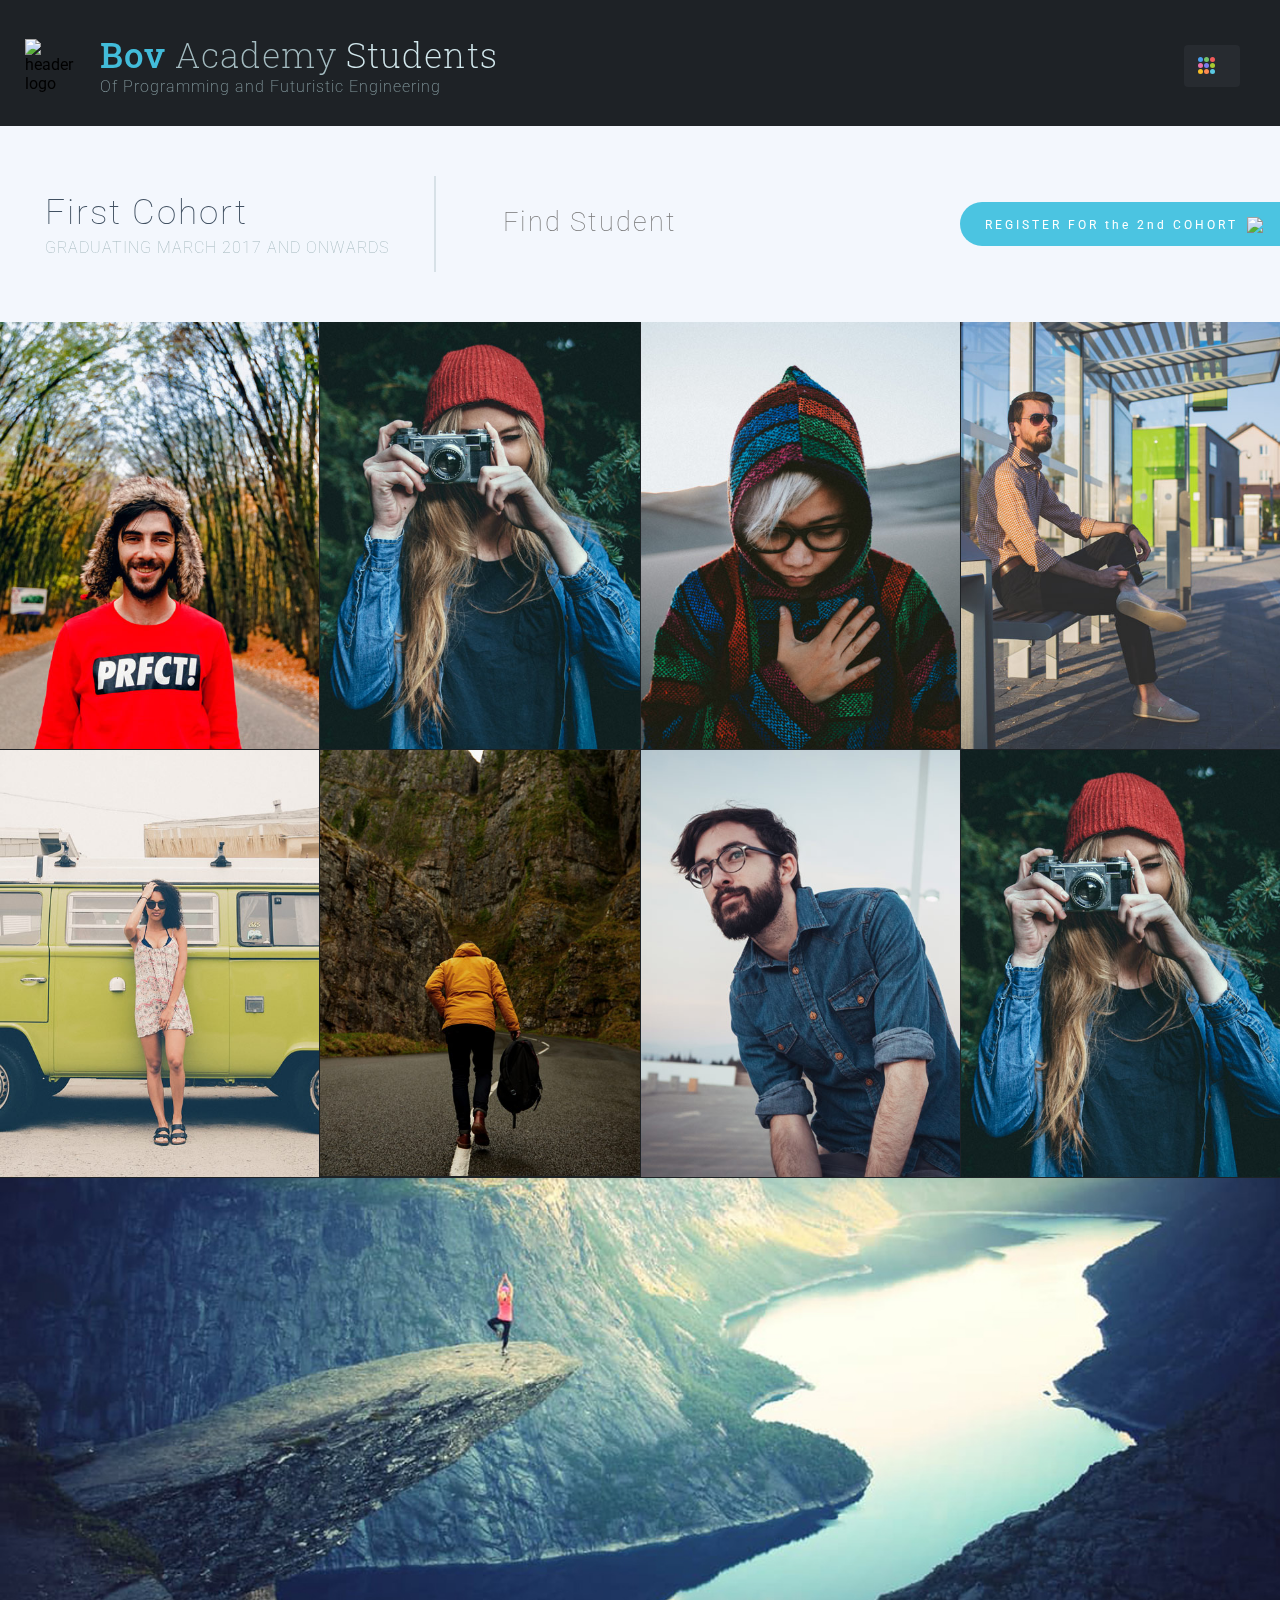
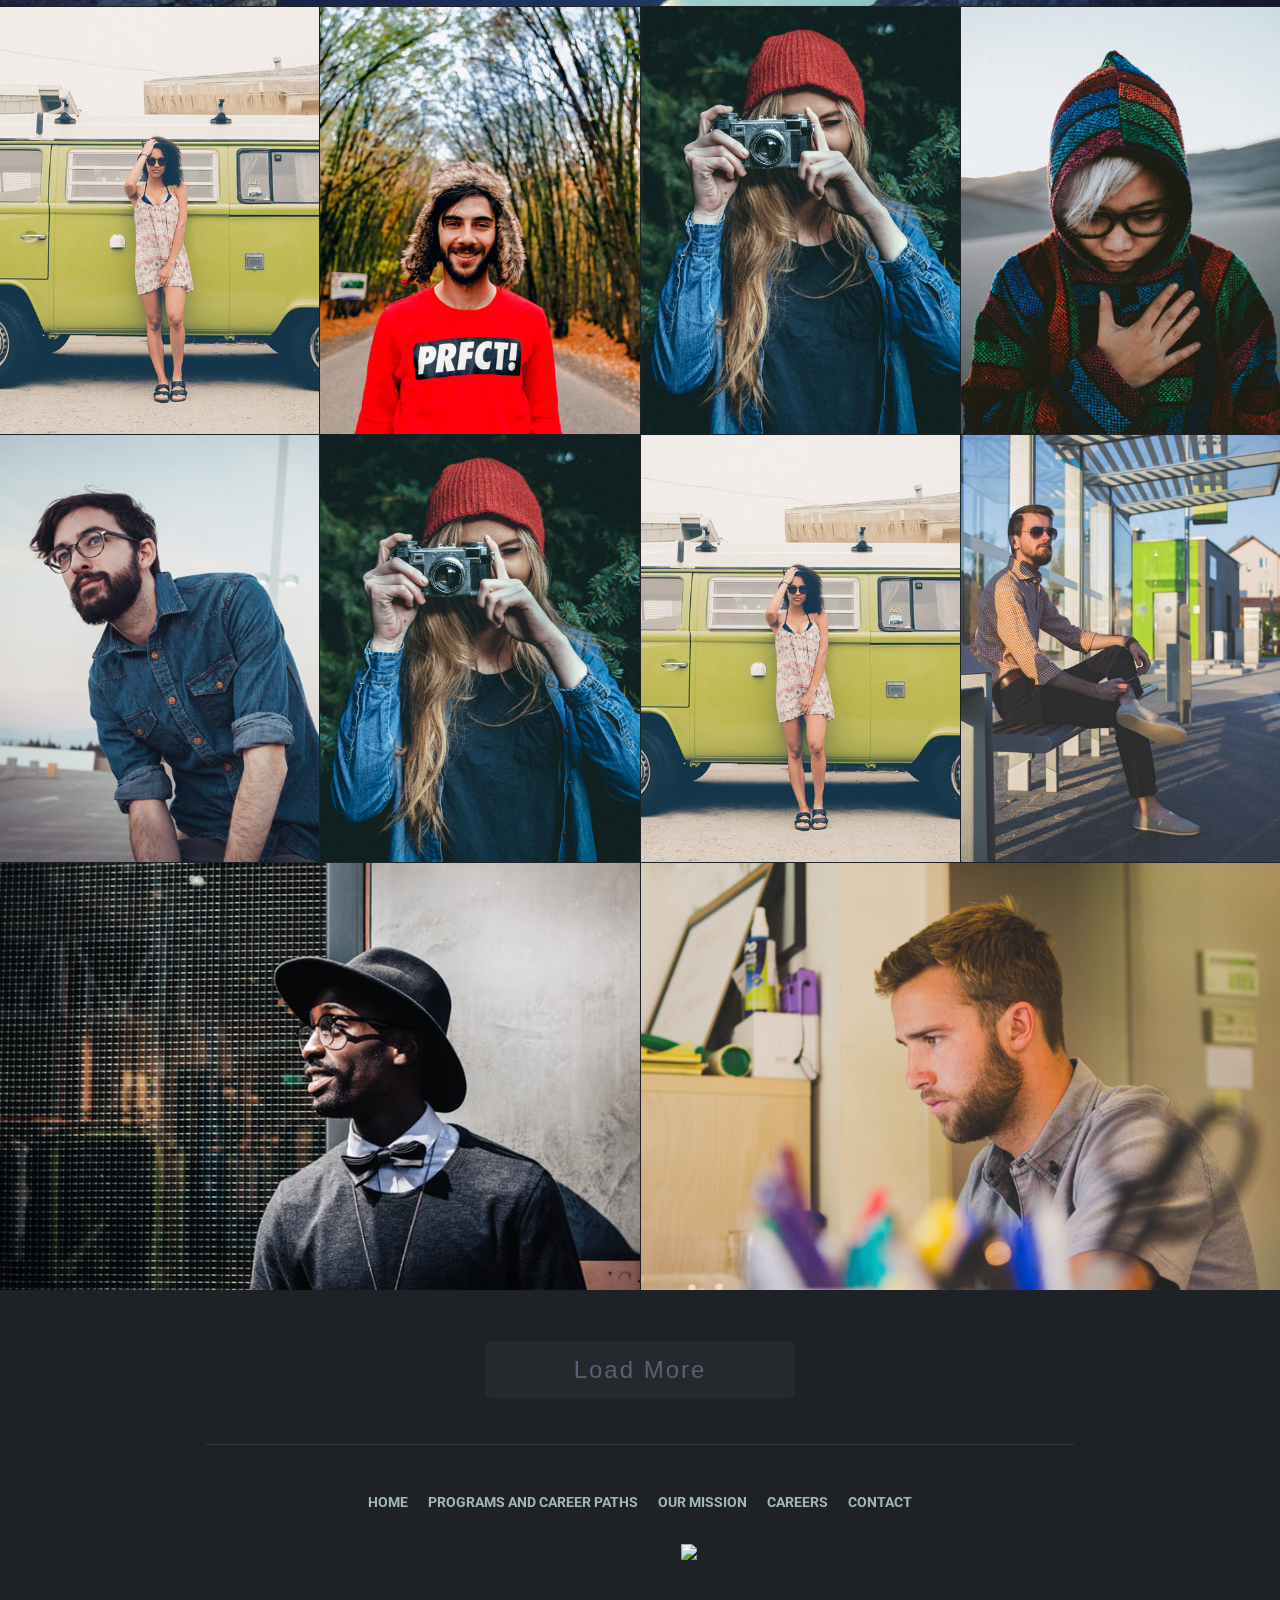
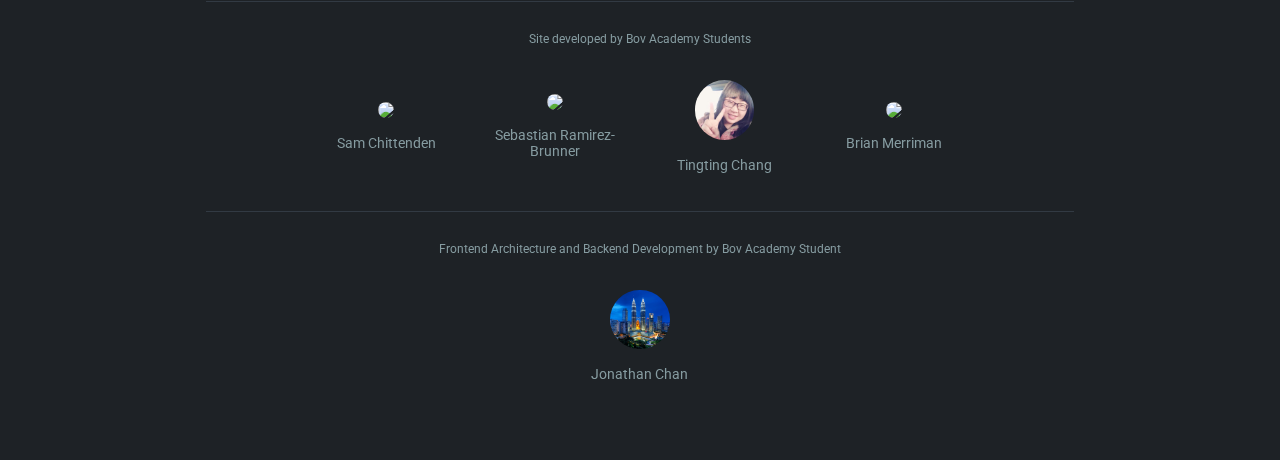
==== commit 03c3b16f: "Add another author to bottom of page" ====
--- a/index.html
+++ b/index.html
@@ -7,11 +7,10 @@
   <meta name="viewport" content="width=device-width, initial-scale=1">
   <!-- STYLE -->
   <!-- <link rel="stylesheet" href="./animation.css"> -->
-  <link rel="stylesheet" href="styles/main.css">
-  <link rel="stylesheet" href="styles/modal.css">
+  <link rel="stylesheet" href="./styles/main.css">
+  <link rel="stylesheet" href="./styles/modal.css">
   <!-- <link rel="stylesheet" href="./styles/intro_animation.css"> -->
-  <link rel="stylesheet" href="styles/modal-animation-class-toggles.css">
-  <link rel="stylesheet" href="styles/modal-cropping.css">
+  <link rel="stylesheet" href="./styles/modal-animation-class-toggles.css">
   <!-- FONTS -->
   <link href="https://fonts.googleapis.com/css?family=Roboto:300,400,700,900|Roboto+Slab:300" rel="stylesheet">
   <link href="https://fonts.googleapis.com/css?family=Source+Sans+Pro:200,400" rel="stylesheet">
@@ -64,7 +63,11 @@
         <i class="fa fa-search fa-2x i__search_magnifying-glass" aria-hidden="true"></i>
       </div>
       <div class="main__header__registration">
-        <a class="main__header__registration-button" href="#">REGISTER FOR the 2nd COHORT <img src="images/right-arrow.svg"></a>
+        <a class="main__header__registration-button" href="#">
+                        REGISTER FOR the 2nd COHORT <i><img src="images/right-arrow.svg" width="15px" style="vertical-align: middle; position: relative; top: -1px; left: 3px;"></i>
+
+
+                    </a>
       </div>
     </div>
     <!-- image grid wrapper -->
@@ -393,6 +396,19 @@
         </ul>
       </div>
     </div>
+    <div class="footer__authorsContainer">
+      <div class="footer__authorsContainer-title">
+        Frontend Architecture and Backend Development by Bov Academy Student
+      </div>
+      <div class="footer__authorsContainer-author">
+        <ul class="footer__authorsContainer-list">
+          <li>
+            <a href="#"><img src="./images/jon.jpg" class="footer__authorsPic__author"></a>
+            <p>Jonathan Chan</p>
+          </li>
+        </ul>
+      </div>
+    </div>
   </footer>
   <script src="https://cdnjs.cloudflare.com/ajax/libs/gsap/1.19.0/TweenMax.min.js"></script>
   <script src="js/modal.js"></script>
